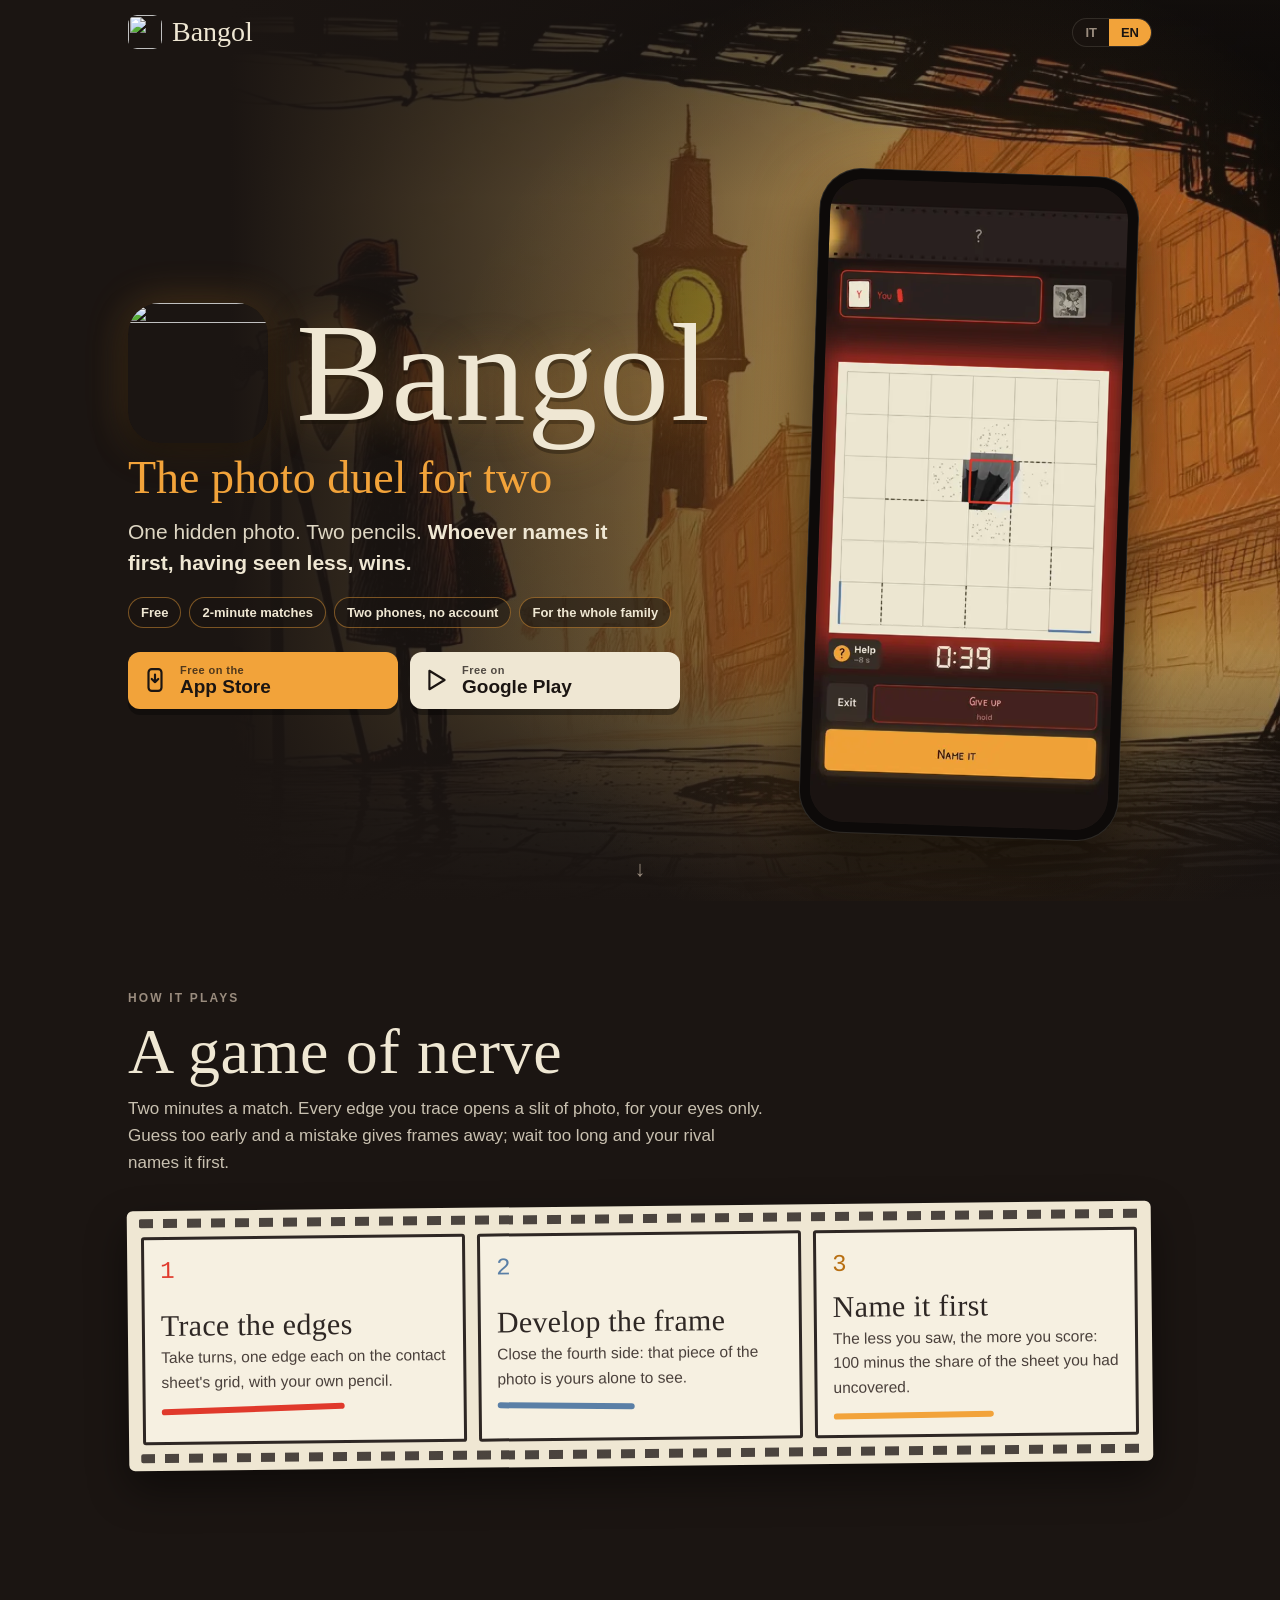
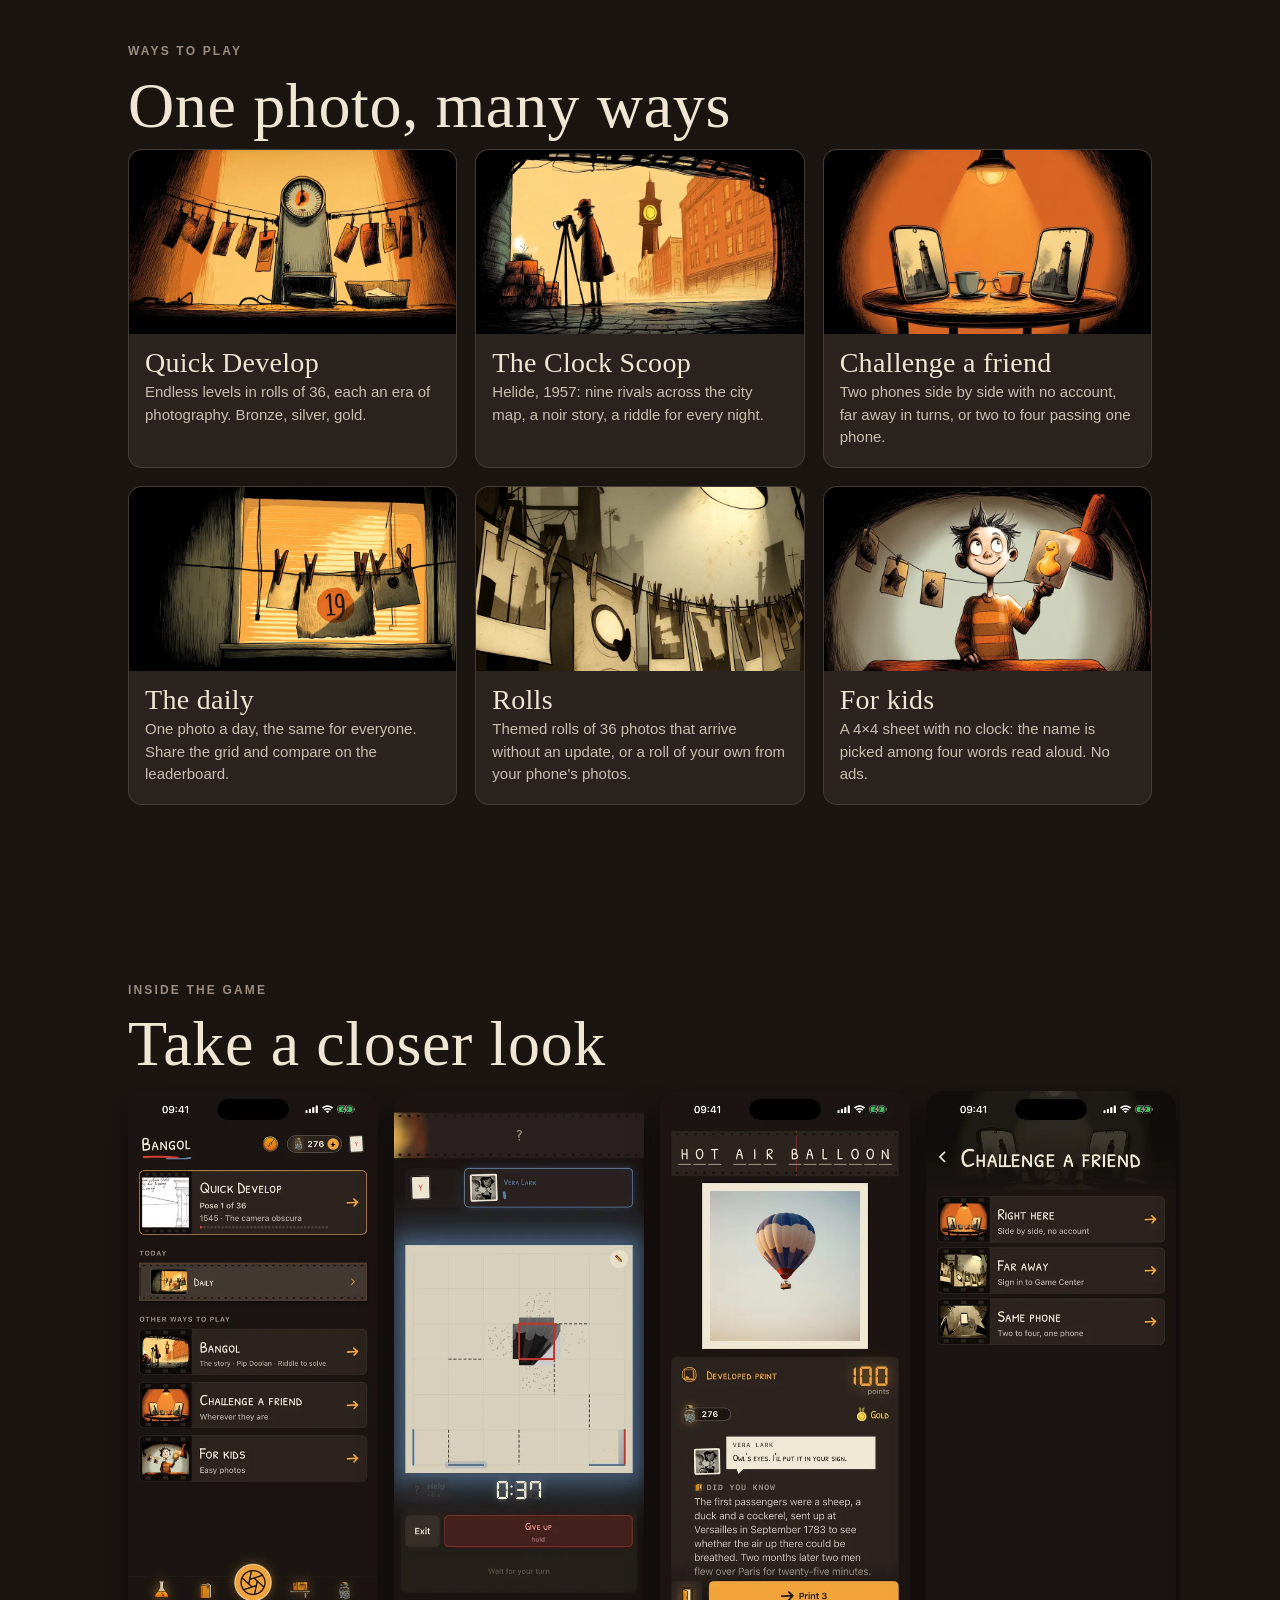
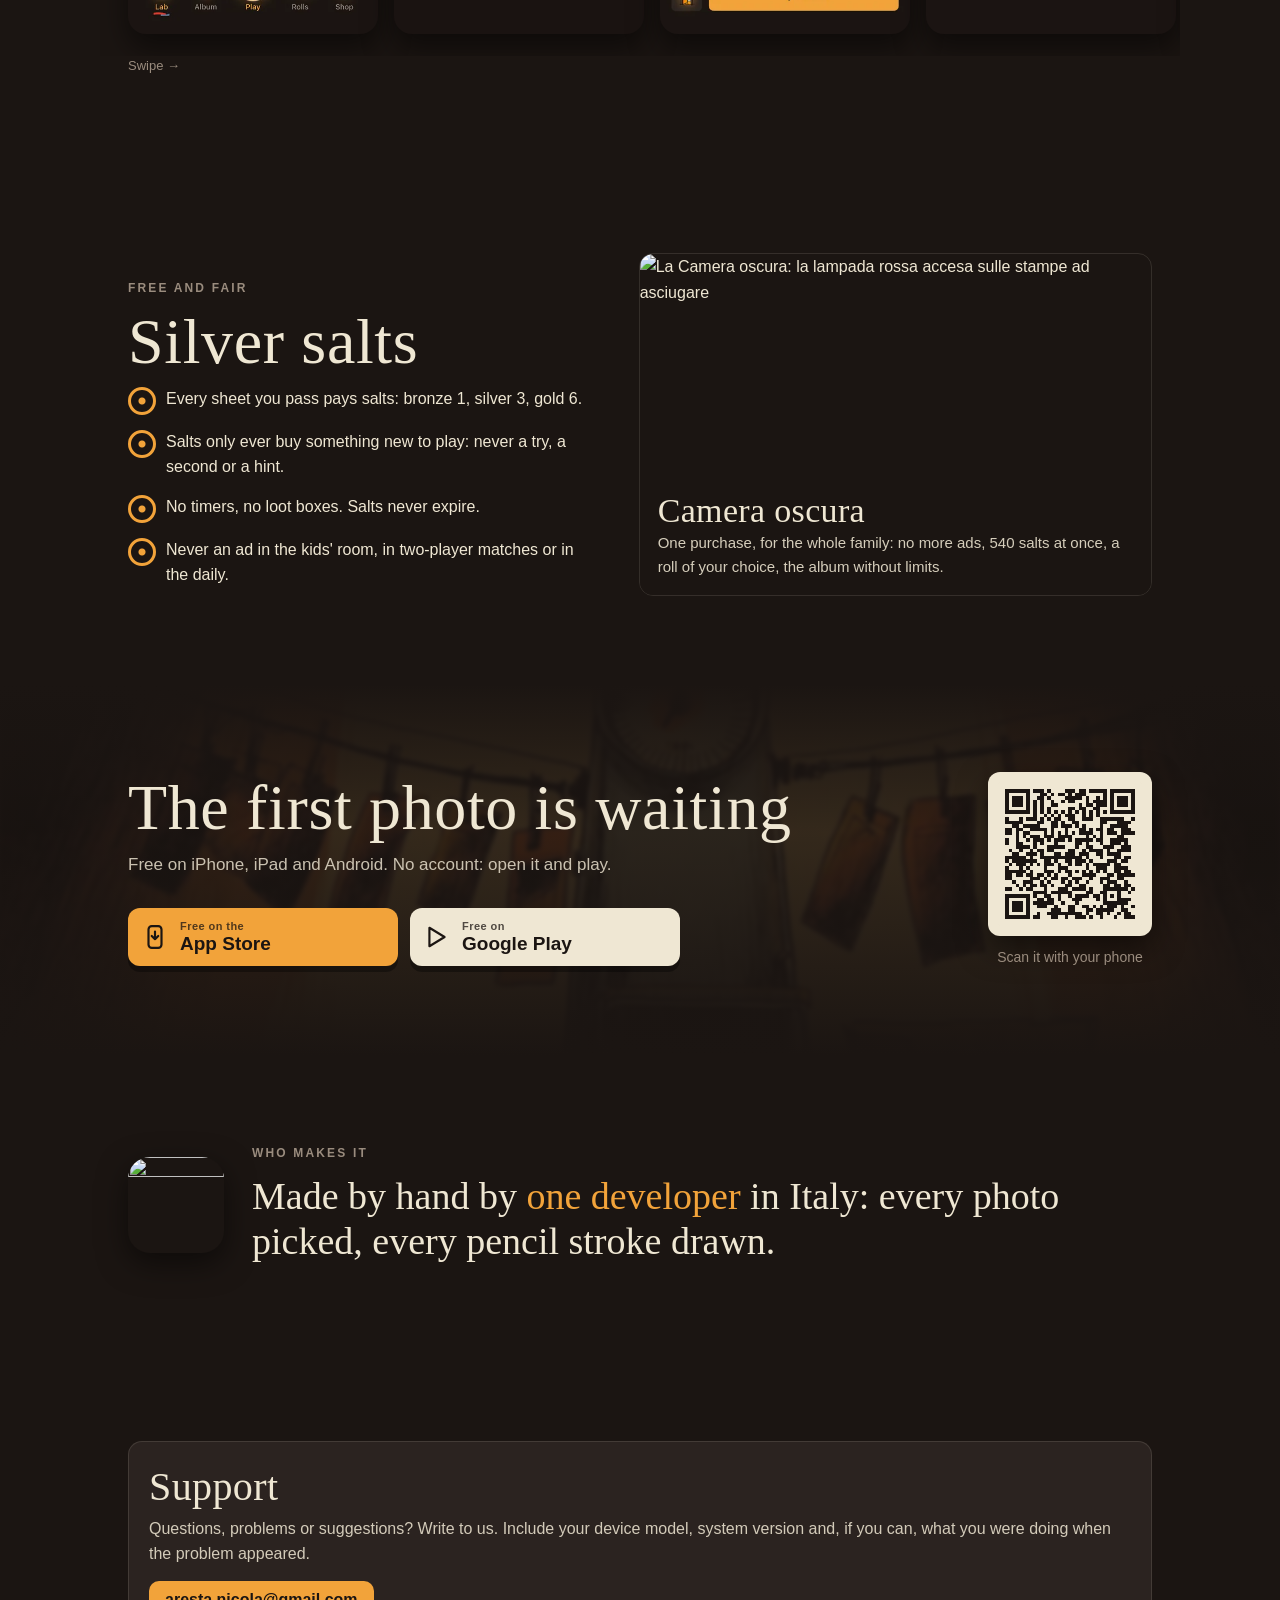
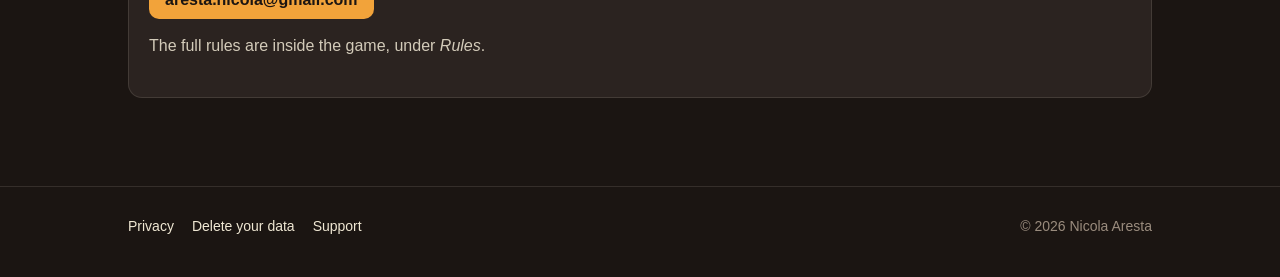
==== index.html @ c190de6a "Landing for ads: the match playing in a phone, Helide's noir, the home as it is now The room is gone" ====
<!doctype html>
<html lang="it">
<head>
<meta charset="utf-8">
<meta name="viewport" content="width=device-width,initial-scale=1,viewport-fit=cover">
<title>Bangol – Il duello foto a due</title>
<meta name="description" content="Bangol: una foto sotto un provino a contatto, due giocatori, una matita a testa. Nominala per primo, vedendone il meno possibile. Gratis per iPhone, iPad e Android.">
<meta name="theme-color" content="#1B1512">
<link rel="canonical" href="https://nixare.github.io/bangol-site/">
<meta property="og:title" content="Bangol – Il duello foto a due">
<meta property="og:description" content="Una foto sotto un provino a contatto: nominala per primo, vedendone il meno possibile.">
<meta property="og:image" content="https://nixare.github.io/bangol-site/img/og.jpg">
<meta property="og:image:width" content="1200">
<meta property="og:image:height" content="630">
<meta property="og:url" content="https://nixare.github.io/bangol-site/">
<meta property="og:type" content="website">
<meta name="twitter:card" content="summary_large_image">
<meta name="apple-itunes-app" content="app-id=6811360804">
<link rel="icon" type="image/png" href="favicon.png">
<link rel="apple-touch-icon" href="apple-touch-icon.png">
<link rel="preload" href="fonts/PatrickHandSC-Regular.woff2" as="font" type="font/woff2" crossorigin>
<link rel="preload" href="img/hero_lab.webp" as="image">
<link rel="stylesheet" href="style.css">
<script>
// Italian first; an English browser, #en or the switch shows the English.
(function () {
  var d = document.documentElement, en = location.hash === "#en";
  try { var s = localStorage.getItem("lang"); if (s) en = s === "en"; else if (!en) en = !/^it\b/i.test(navigator.language || "it"); } catch (e) {}
  if (en) { d.classList.add("en"); d.lang = "en"; }
  // The visitor's own store first (an ad lands on a phone): Android or Apple, a computer sees both and the QR.
  var ua = navigator.userAgent || "";
  if (/android/i.test(ua)) d.classList.add("android");
  else if (/iphone|ipad|ipod/i.test(ua) || (/macintosh/i.test(ua) && "ontouchend" in document)) d.classList.add("apple");
})();
function setLang(l) {
  var d = document.documentElement;
  d.classList.toggle("en", l === "en");
  d.lang = l;
  try { localStorage.setItem("lang", l); } catch (e) {}
  var v = document.getElementById("reel");
  if (v) { var src = "img/reel_" + l + ".mp4"; if (v.getAttribute("src") !== src) { v.poster = "img/reel_" + l + ".webp"; v.src = src; v.play().catch(function () {}); } }
}
</script>
</head>
<body class="i18n">

<header class="top">
  <div class="wrap">
    <a class="brand" href="#"><img src="img/icon.webp" alt="" width="34" height="34">Bangol</a>
    <div class="lang" role="group" aria-label="Lingua / Language">
      <button type="button" data-l="it" onclick="setLang('it')">IT</button>
      <button type="button" data-l="en" onclick="setLang('en')">EN</button>
    </div>
  </div>
</header>

<main>
<section class="hero" aria-labelledby="title">
  <div class="art" role="img" aria-label="Helide, 1957: un fotografo sotto la torre dell'orologio"></div>
  <div class="glow" aria-hidden="true"></div>
  <div class="wrap hero-grid">
    <div class="hero-copy">
      <div class="title-row"><img class="app-icon" src="img/icon-hero.webp" alt="" width="192" height="192"><h1 id="title">Bangol</h1></div>
      <p class="tagline"><span lang="it">Il duello foto a due</span><span lang="en">The photo duel for two</span></p>
      <p class="hook">
        <span lang="it">Una foto nascosta. Due matite. <em>Chi la indovina per primo, vedendone meno, vince.</em></span>
        <span lang="en">One hidden photo. Two pencils. <em>Whoever names it first, having seen less, wins.</em></span>
      </p>
      <ul class="chips" role="list">
        <li><span lang="it">Gratis</span><span lang="en">Free</span></li>
        <li><span lang="it">2 minuti a partita</span><span lang="en">2-minute matches</span></li>
        <li><span lang="it">Due telefoni, senza account</span><span lang="en">Two phones, no account</span></li>
        <li><span lang="it">Per tutta la famiglia</span><span lang="en">For the whole family</span></li>
      </ul>
      <div class="stores" id="get">
        <a class="store store-apple" href="https://apps.apple.com/app/id6811360804?pt=bangol&amp;ct=site&amp;mt=8">
          <svg viewBox="0 0 24 24" aria-hidden="true"><rect x="6" y="2" width="12" height="20" rx="3" fill="none" stroke="currentColor" stroke-width="2"/><path d="M12 7v7m-3-3 3 3 3-3" fill="none" stroke="currentColor" stroke-width="2" stroke-linecap="round" stroke-linejoin="round"/></svg>
          <span><small lang="it">Scarica gratis su</small><small lang="en">Free on the</small><b>App Store</b></span>
        </a>
        <a class="store store-play" href="https://play.google.com/store/apps/details?id=com.nixare.bangol&amp;referrer=utm_source%3Dsite">
          <svg viewBox="0 0 24 24" aria-hidden="true"><path d="M5 3.5v17l14-8.5z" fill="none" stroke="currentColor" stroke-width="2" stroke-linejoin="round"/></svg>
          <span><small lang="it">Scarica gratis su</small><small lang="en">Free on</small><b>Google Play</b></span>
        </a>
      </div>
    </div>
    <div class="phone" aria-label="Una partita di Bangol" role="img">
      <video id="reel" src="img/reel_it.mp4" poster="img/reel_it.webp" autoplay muted loop playsinline preload="metadata" aria-hidden="true"></video>
    </div>
  </div>
  <a class="scroll-cue" href="#come" aria-label="Come si gioca / How it plays"><span aria-hidden="true">↓</span></a>
</section>
<script>
// The English reel for an English page, before it loads.
if (document.documentElement.classList.contains("en")) { var r = document.getElementById("reel"); r.poster = "img/reel_en.webp"; r.src = "img/reel_en.mp4"; }
</script>

<section id="come" aria-labelledby="how">
  <div class="wrap">
    <p class="kicker"><span lang="it">Come si gioca</span><span lang="en">How it plays</span></p>
    <h2 class="section-title" id="how"><span lang="it">Un gioco di nervi</span><span lang="en">A game of nerve</span></h2>
    <p class="section-lede">
      <span lang="it">Due minuti a partita. Ogni lato che tracci apre una fessura di foto, solo per i tuoi occhi. Tenta troppo presto e un errore regala fotogrammi; aspetta troppo e la nomina prima l'altro.</span>
      <span lang="en">Two minutes a match. Every edge you trace opens a slit of photo, for your eyes only. Guess too early and a mistake gives frames away; wait too long and your rival names it first.</span>
    </p>
    <div class="sheet">
      <ol class="frames" role="list" style="list-style:none;margin:0;padding:0">
        <li class="frame"><span class="n" aria-hidden="true">1</span><div>
          <h3><span lang="it">Traccia i lati</span><span lang="en">Trace the edges</span></h3>
          <p><span lang="it">A turno, un lato a testa sulla griglia del provino, con la tua matita.</span><span lang="en">Take turns, one edge each on the contact sheet's grid, with your own pencil.</span></p>
          <span class="mark r" aria-hidden="true"></span></div></li>
        <li class="frame"><span class="n" aria-hidden="true">2</span><div>
          <h3><span lang="it">Sviluppa il fotogramma</span><span lang="en">Develop the frame</span></h3>
          <p><span lang="it">Chiudi il quarto lato: quel pezzo di foto lo vedi solo tu.</span><span lang="en">Close the fourth side: that piece of the photo is yours alone to see.</span></p>
          <span class="mark b" aria-hidden="true"></span></div></li>
        <li class="frame"><span class="n" aria-hidden="true">3</span><div>
          <h3><span lang="it">Nominala per primo</span><span lang="en">Name it first</span></h3>
          <p><span lang="it">Meno hai visto, più fai punti: 100 meno la quota di foglio che avevi scoperto.</span><span lang="en">The less you saw, the more you score: 100 minus the share of the sheet you had uncovered.</span></p>
          <span class="mark a" aria-hidden="true"></span></div></li>
      </ol>
    </div>
  </div>
</section>

<section aria-labelledby="modes">
  <div class="wrap">
    <p class="kicker"><span lang="it">I modi di giocare</span><span lang="en">Ways to play</span></p>
    <h2 class="section-title" id="modes"><span lang="it">Una foto, tanti modi</span><span lang="en">One photo, many ways</span></h2>
    <div class="modes">
      <article class="mode"><img src="img/cover_quick.webp" alt="" width="900" height="504" loading="lazy">
        <div><h3><span lang="it">Sviluppo rapido</span><span lang="en">Quick Develop</span></h3>
        <p><span lang="it">Livelli senza fine in rullini da 36, ognuno un'epoca della fotografia. Bronzo, argento, oro.</span><span lang="en">Endless levels in rolls of 36, each an era of photography. Bronze, silver, gold.</span></p></div></article>
      <article class="mode"><img src="img/cover_lab.webp" alt="" width="900" height="504" loading="lazy">
        <div><h3><span lang="it">Lo scoop dell'Orologio</span><span lang="en">The Clock Scoop</span></h3>
        <p><span lang="it">Helide, 1957: nove rivali sulla mappa della città, una storia noir, un indovinello per ogni notte.</span><span lang="en">Helide, 1957: nine rivals across the city map, a noir story, a riddle for every night.</span></p></div></article>
      <article class="mode"><img src="img/cover_nearby.webp" alt="" width="900" height="504" loading="lazy">
        <div><h3><span lang="it">Sfida un amico</span><span lang="en">Challenge a friend</span></h3>
        <p><span lang="it">Due telefoni fianco a fianco senza account, a distanza a turni, o da due a quattro passandovi il telefono.</span><span lang="en">Two phones side by side with no account, far away in turns, or two to four passing one phone.</span></p></div></article>
      <article class="mode"><img src="img/cover_daily.webp" alt="" width="900" height="504" loading="lazy">
        <div><h3><span lang="it">La giornaliera</span><span lang="en">The daily</span></h3>
        <p><span lang="it">Una foto al giorno, uguale per tutti. Condividi la griglia e confrontati sulla classifica.</span><span lang="en">One photo a day, the same for everyone. Share the grid and compare on the leaderboard.</span></p></div></article>
      <article class="mode"><img src="img/cover_online.webp" alt="" width="900" height="504" loading="lazy">
        <div><h3><span lang="it">Rullini</span><span lang="en">Rolls</span></h3>
        <p><span lang="it">Rullini a tema da 36 foto che arrivano senza aggiornamento, o un rullino tuo con le foto del telefono.</span><span lang="en">Themed rolls of 36 photos that arrive without an update, or a roll of your own from your phone's photos.</span></p></div></article>
      <article class="mode"><img src="img/cover_kids.webp" alt="" width="900" height="504" loading="lazy">
        <div><h3><span lang="it">Per i piccoli</span><span lang="en">For kids</span></h3>
        <p><span lang="it">Un foglio 4×4 senza orologio: il nome si sceglie fra quattro parole lette ad alta voce. Niente pubblicità.</span><span lang="en">A 4×4 sheet with no clock: the name is picked among four words read aloud. No ads.</span></p></div></article>
    </div>
  </div>
</section>

<section aria-labelledby="look">
  <div class="wrap">
    <p class="kicker"><span lang="it">Dentro il gioco</span><span lang="en">Inside the game</span></p>
    <h2 class="section-title" id="look"><span lang="it">Guarda da vicino</span><span lang="en">Take a closer look</span></h2>
    <div class="strip" lang="it" tabindex="0" aria-label="Schermate">
      <figure><img src="img/shot_it_1.webp" alt="La home: Sviluppo rapido, la giornaliera, gli altri modi di giocare" width="460" height="1000" loading="lazy"></figure>
      <figure><img src="img/shot_it_2.webp" alt="Una partita: il provino, i lati tracciati, l'orologio" width="460" height="1000" loading="lazy"></figure>
      <figure><img src="img/shot_it_3.webp" alt="Il risultato: la foto svelata, il punteggio, la medaglia" width="460" height="1000" loading="lazy"></figure>
      <figure><img src="img/shot_it_4.webp" alt="Sfida un amico: qui accanto, a distanza, stesso telefono" width="460" height="1000" loading="lazy"></figure>
      <figure><img src="img/shot_it_5.webp" alt="Sviluppo rapido: il rullino da 36 pose" width="460" height="1000" loading="lazy"></figure>
      <figure><img src="img/shot_it_6.webp" alt="La storia: la mappa di Helide" width="460" height="1000" loading="lazy"></figure>
      <figure><img src="img/shot_it_7.webp" alt="Per i piccoli: scatole di foto da sviluppare" width="460" height="1000" loading="lazy"></figure>
      <figure><img src="img/shot_it_8.webp" alt="Rullini: crea il tuo rullino o scegli un tema" width="460" height="1000" loading="lazy"></figure>
      <figure><img src="img/shot_it_9.webp" alt="L'album: le stampe sviluppate" width="460" height="1000" loading="lazy"></figure>
    </div>
    <div class="strip" lang="en" tabindex="0" aria-label="Screenshots">
      <figure><img src="img/shot_en_1.webp" alt="The home: Quick Develop, the daily, the other ways to play" width="460" height="1000" loading="lazy"></figure>
      <figure><img src="img/shot_en_2.webp" alt="A match: the contact sheet, traced edges, the clock" width="460" height="1000" loading="lazy"></figure>
      <figure><img src="img/shot_en_3.webp" alt="The result: the photo revealed, the score, the medal" width="460" height="1000" loading="lazy"></figure>
      <figure><img src="img/shot_en_4.webp" alt="Challenge a friend: right here, far away, same phone" width="460" height="1000" loading="lazy"></figure>
      <figure><img src="img/shot_en_5.webp" alt="Quick Develop: the roll of 36 frames" width="460" height="1000" loading="lazy"></figure>
      <figure><img src="img/shot_en_6.webp" alt="The story: the map of Helide" width="460" height="1000" loading="lazy"></figure>
      <figure><img src="img/shot_en_7.webp" alt="For kids: boxes of photos to develop" width="460" height="1000" loading="lazy"></figure>
      <figure><img src="img/shot_en_8.webp" alt="Rolls: make your own roll or pick a theme" width="460" height="1000" loading="lazy"></figure>
      <figure><img src="img/shot_en_9.webp" alt="The album: your developed prints" width="460" height="1000" loading="lazy"></figure>
    </div>
    <p class="strip-hint" aria-hidden="true"><span lang="it">Scorri →</span><span lang="en">Swipe →</span></p>
  </div>
</section>

<section aria-labelledby="fair">
  <div class="wrap fair">
    <div>
      <img class="jar" src="img/salt.webp" alt="" width="80" loading="lazy">
      <p class="kicker"><span lang="it">Gratis e onesto</span><span lang="en">Free and fair</span></p>
      <h2 class="section-title" id="fair"><span lang="it">Sali d'argento</span><span lang="en">Silver salts</span></h2>
      <ul>
        <li><span><span lang="it">Ogni foglio passato paga in sali: bronzo 1, argento 3, oro 6.</span><span lang="en">Every sheet you pass pays salts: bronze 1, silver 3, gold 6.</span></span></li>
        <li><span><span lang="it">I sali comprano solo qualcosa di nuovo da giocare: mai un tentativo, un secondo o un aiuto.</span><span lang="en">Salts only ever buy something new to play: never a try, a second or a hint.</span></span></li>
        <li><span><span lang="it">Niente timer, niente loot box. I sali non scadono mai.</span><span lang="en">No timers, no loot boxes. Salts never expire.</span></span></li>
        <li><span><span lang="it">Mai pubblicità nella stanza dei piccoli, nelle partite a due e nella giornaliera.</span><span lang="en">Never an ad in the kids' room, in two-player matches or in the daily.</span></span></li>
      </ul>
    </div>
    <figure class="door">
      <img src="img/darkroom.webp" alt="La Camera oscura: la lampada rossa accesa sulle stampe ad asciugare" width="1200" height="800" loading="lazy">
      <figcaption>
        <h3>Camera oscura</h3>
        <p><span lang="it">Un acquisto solo, per tutta la famiglia: niente più pubblicità, 540 sali subito, un rullino a scelta, l'album senza limiti.</span><span lang="en">One purchase, for the whole family: no more ads, 540 salts at once, a roll of your choice, the album without limits.</span></p>
      </figcaption>
    </figure>
  </div>
</section>

<section class="final" aria-labelledby="final">
  <div class="final-art" aria-hidden="true"></div>
  <div class="wrap final-grid">
    <div>
      <h2 class="section-title" id="final"><span lang="it">La prima foto ti aspetta</span><span lang="en">The first photo is waiting</span></h2>
      <p class="section-lede"><span lang="it">Gratis su iPhone, iPad e Android. Nessun account: apri e gioca.</span><span lang="en">Free on iPhone, iPad and Android. No account: open it and play.</span></p>
      <div class="stores">
        <a class="store store-apple" href="https://apps.apple.com/app/id6811360804?pt=bangol&amp;ct=site&amp;mt=8">
          <svg viewBox="0 0 24 24" aria-hidden="true"><rect x="6" y="2" width="12" height="20" rx="3" fill="none" stroke="currentColor" stroke-width="2"/><path d="M12 7v7m-3-3 3 3 3-3" fill="none" stroke="currentColor" stroke-width="2" stroke-linecap="round" stroke-linejoin="round"/></svg>
          <span><small lang="it">Scarica gratis su</small><small lang="en">Free on the</small><b>App Store</b></span>
        </a>
        <a class="store store-play" href="https://play.google.com/store/apps/details?id=com.nixare.bangol&amp;referrer=utm_source%3Dsite">
          <svg viewBox="0 0 24 24" aria-hidden="true"><path d="M5 3.5v17l14-8.5z" fill="none" stroke="currentColor" stroke-width="2" stroke-linejoin="round"/></svg>
          <span><small lang="it">Scarica gratis su</small><small lang="en">Free on</small><b>Google Play</b></span>
        </a>
      </div>
    </div>
    <figure class="qr">
      <img src="img/qr.svg" alt="Codice QR per scaricare Bangol" width="164" height="164" loading="lazy">
      <figcaption><span lang="it">Inquadralo col telefono</span><span lang="en">Scan it with your phone</span></figcaption>
    </figure>
  </div>
</section>

<section aria-labelledby="maker">
  <div class="wrap maker">
    <img src="img/icon.webp" alt="" width="96" height="96" loading="lazy">
    <div>
      <p class="kicker" id="maker"><span lang="it">Chi lo fa</span><span lang="en">Who makes it</span></p>
      <blockquote>
        <span lang="it">Fatto a mano da <span class="hl">uno sviluppatore solo</span>, in Italia: ogni foto scelta, ogni tratto a matita.</span>
        <span lang="en">Made by hand by <span class="hl">one developer</span> in Italy: every photo picked, every pencil stroke drawn.</span>
      </blockquote>
    </div>
  </div>
</section>

<section id="supporto" aria-labelledby="support">
  <div class="wrap">
    <div class="card">
      <h2 id="support"><span lang="it">Supporto</span><span lang="en">Support</span></h2>
      <p><span lang="it">Domande, problemi o suggerimenti? Scrivici. Indica il modello del dispositivo, la versione del sistema e, se puoi, cosa stavi facendo quando è comparso il problema.</span><span lang="en">Questions, problems or suggestions? Write to us. Include your device model, system version and, if you can, what you were doing when the problem appeared.</span></p>
      <p><a class="mail" href="mailto:aresta.nicola@gmail.com?subject=Bangol">aresta.nicola@gmail.com</a></p>
      <p><span lang="it">Le regole complete sono nel gioco, dal menu <em>Regole</em>.</span><span lang="en">The full rules are inside the game, under <em>Rules</em>.</span></p>
    </div>
  </div>
</section>
</main>

<!-- On a phone, once the hero's buttons are past: one bar with the phone's own store. -->
<div class="dock" id="dock" aria-hidden="true">
  <img src="img/icon.webp" alt="" width="40" height="40">
  <div><b>Bangol</b><small><span lang="it">Il duello foto a due · Gratis</span><span lang="en">The photo duel for two · Free</span></small></div>
  <a class="dock-get store-apple" href="https://apps.apple.com/app/id6811360804?pt=bangol&amp;ct=site_dock&amp;mt=8" tabindex="-1"><span lang="it">Scarica</span><span lang="en">Get it</span></a>
  <a class="dock-get store-play" href="https://play.google.com/store/apps/details?id=com.nixare.bangol&amp;referrer=utm_source%3Dsite_dock" tabindex="-1"><span lang="it">Scarica</span><span lang="en">Get it</span></a>
</div>
<script>
(function () {
  var dock = document.getElementById("dock"), get = document.getElementById("get");
  if (!("IntersectionObserver" in window) || !dock || !get) return;
  new IntersectionObserver(function (e) {
    var on = !e[0].isIntersecting && e[0].boundingClientRect.top < 0;
    dock.classList.toggle("on", on);
    dock.setAttribute("aria-hidden", on ? "false" : "true");
    dock.querySelectorAll("a").forEach(function (a) { a.tabIndex = on ? 0 : -1; });
  }).observe(get);
  var v = document.getElementById("reel");
  if (v && window.matchMedia && matchMedia("(prefers-reduced-motion: reduce)").matches) { v.removeAttribute("autoplay"); v.pause(); }
})();
</script>

<footer>
  <div class="wrap">
    <nav aria-label="Pagine / Pages">
      <a href="privacy.html">Privacy</a>
      <a href="delete-data.html"><span lang="it">Cancellare i dati</span><span lang="en">Delete your data</span></a>
      <a href="#supporto"><span lang="it">Supporto</span><span lang="en">Support</span></a>
    </nav>
    <span>© 2026 Nicola Aresta</span>
  </div>
</footer>
</body>
</html>
---- style.css ----
/* Bangol — the site dressed as the game: the darkroom's black, the photo paper, the one amber
   safelight, the grease pencils. Fonts are the app's own (SIL OFL, see fonts/OFL.txt). */
@font-face{font-family:"Patrick Hand SC";src:url(fonts/PatrickHandSC-Regular.woff2) format("woff2");font-display:swap}
@font-face{font-family:"DSEG7";src:url(fonts/DSEG7Classic-Bold.woff2) format("woff2");font-display:swap}

:root{
  --darkroom:#1B1512; --tray:#2B2320; --tray-2:#352B27; --sheet:#EFE7D3; --exposed:#2E2724;
  --safelight:#F2A33A; --muted:#9A8C7E; --red:#E0392B; --blue:#5A7FA6; --silver:#C0C7CE;
  --line:rgba(239,231,211,.12); --gutter:16px; --radius:14px;
  --marker:"Patrick Hand SC","Marker Felt","Comic Sans MS",cursive;
  --sans:-apple-system,BlinkMacSystemFont,"Segoe UI",Roboto,"Helvetica Neue",Arial,sans-serif;
  color-scheme:dark;
}
*{box-sizing:border-box}
html{-webkit-text-size-adjust:100%;scroll-behavior:smooth}
body{margin:0;background:var(--darkroom);color:var(--sheet);font:16px/1.6 var(--sans);overflow-x:hidden}
img{max-width:100%;height:auto;display:block}
a{color:var(--safelight)}
h1,h2,h3{font-family:var(--marker);font-weight:400;line-height:1.05;letter-spacing:.01em;margin:0}
.wrap{max-width:1080px;margin:0 auto;padding:0 var(--gutter)}
.kicker{font-size:12px;font-weight:700;letter-spacing:.18em;text-transform:uppercase;color:var(--muted);margin:0 0 10px}

/* Language: Italian first; the switch (or an English browser) shows the English. */
html:not(.en) .i18n [lang=en]{display:none}
html.en .i18n [lang=it]{display:none}

/* Top bar */
.top{position:absolute;inset:0 0 auto 0;z-index:5}
.top .wrap,.page-top .wrap{display:flex;align-items:center;justify-content:space-between;height:64px;gap:12px}
.brand{display:flex;align-items:center;gap:10px;color:var(--sheet);text-decoration:none;font:28px var(--marker)}
.brand img{width:34px;height:34px;border-radius:9px}
.lang{display:inline-flex;border:1px solid var(--line);border-radius:999px;overflow:hidden;background:rgba(27,21,18,.6)}
.lang button{all:unset;cursor:pointer;padding:6px 12px;font:600 13px var(--sans);color:var(--muted)}
html:not(.en) .lang [data-l=it],html.en .lang [data-l=en]{background:var(--safelight);color:var(--darkroom)}
.lang button:focus-visible{outline:2px solid var(--safelight);outline-offset:-2px}

/* Hero: Helide by night, the match playing in a phone */
.hero{position:relative;min-height:100svh;display:flex;align-items:center;overflow:hidden;isolation:isolate;padding-bottom:40px}
.hero .art{position:absolute;inset:0;z-index:-2;background:url(img/hero_lab.webp) 62% 30%/cover no-repeat;filter:saturate(1.05)}
.hero::before{content:"";position:absolute;inset:0;z-index:-1;
  background:linear-gradient(180deg,rgba(27,21,18,.75) 0%,rgba(27,21,18,.55) 30%,rgba(27,21,18,.88) 62%,var(--darkroom) 100%)}
.glow{position:absolute;z-index:-1;width:80vmax;height:80vmax;left:50%;top:70%;transform:translate(-50%,-50%);
  background:radial-gradient(closest-side,rgba(242,163,58,.22),rgba(242,163,58,0));pointer-events:none;animation:breathe 6s ease-in-out infinite}
@keyframes breathe{50%{opacity:.55}}
.hero .wrap{padding-top:84px;padding-bottom:24px;width:100%}
.hero-grid{display:grid;gap:34px;align-items:center}
.hero h1{font-size:clamp(88px,26vw,176px);color:var(--sheet);text-shadow:0 0 40px rgba(242,163,58,.35),0 4px 0 rgba(0,0,0,.35)}
.tagline{font:clamp(30px,8vw,46px)/1.1 var(--marker);color:var(--safelight);margin:6px 0 12px}
.hook{max-width:32rem;font-size:clamp(18px,4.6vw,21px);line-height:1.5;color:rgba(239,231,211,.92);margin:0 0 18px}
.hook em{font-style:normal;color:var(--sheet);font-weight:700}
.chips{list-style:none;display:flex;flex-wrap:wrap;gap:8px;margin:0 0 24px;padding:0}
.chips li{font:600 13px/1 var(--sans);padding:8px 12px;border-radius:999px;border:1px solid rgba(242,163,58,.45);background:rgba(27,21,18,.55);color:var(--sheet)}
.stores{display:flex;flex-wrap:wrap;gap:12px}
.store{display:inline-flex;align-items:center;gap:12px;flex:1 1 200px;max-width:270px;padding:12px 18px 12px 14px;border-radius:12px;text-decoration:none;
  background:var(--sheet);color:var(--darkroom);box-shadow:0 6px 0 rgba(0,0,0,.35);transition:transform .15s ease,box-shadow .15s ease}
.store:hover{transform:translateY(-2px);box-shadow:0 8px 0 rgba(0,0,0,.35)}
.store:active{transform:translateY(2px);box-shadow:0 3px 0 rgba(0,0,0,.35)}
/* The visitor's own store first and amber; a computer: the App Store amber, both shown. */
.store-apple{background:var(--safelight)}
html.android .store-play{order:-1;background:var(--safelight)}
html.android .store-apple{background:var(--sheet)}
.store svg{width:26px;height:26px;flex:none}
.store small{display:block;font:600 11px/1.1 var(--sans);letter-spacing:.04em;opacity:.75}
.store b{display:block;font:700 19px/1.15 var(--sans)}
.store:focus-visible{outline:3px solid var(--sheet);outline-offset:3px}
.phone{justify-self:center;width:min(64vw,270px);aspect-ratio:886/1840;border-radius:42px;padding:10px;background:#0d0a09;
  border:1px solid rgba(239,231,211,.14);box-shadow:0 30px 60px rgba(0,0,0,.6),0 0 80px rgba(242,163,58,.18);transform:rotate(2deg)}
.phone video{width:100%;height:100%;object-fit:cover;object-position:top;border-radius:33px;display:block;background:var(--darkroom)}
.scroll-cue{position:absolute;left:50%;bottom:14px;transform:translateX(-50%);color:var(--muted);text-decoration:none;font-size:22px;animation:cue 2.4s ease-in-out infinite}
@keyframes cue{50%{transform:translate(-50%,6px)}}

/* Sections */
section{padding:64px 0}
.section-title{font-size:clamp(42px,10vw,64px);margin-bottom:10px}
.section-lede{max-width:40rem;color:rgba(239,231,211,.82);margin:0 0 30px;font-size:17px}

/* How it plays: three frames of a contact sheet */
.sheet{background:var(--sheet);color:var(--exposed);border-radius:6px;padding:26px 14px 26px;position:relative;
  box-shadow:0 18px 40px rgba(0,0,0,.45);transform:rotate(-.6deg)}
.sheet::before,.sheet::after{content:"";position:absolute;left:12px;right:12px;height:9px;
  background:repeating-linear-gradient(90deg,var(--exposed) 0 14px,transparent 14px 24px);opacity:.85;border-radius:2px}
.sheet::before{top:8px}.sheet::after{bottom:8px}
.frames{display:grid;gap:12px;grid-template-columns:1fr}
.frame{border:3px solid var(--exposed);border-radius:3px;padding:16px;background:#F6F0E1;display:grid;grid-template-columns:auto 1fr;gap:14px;align-items:start}
.frame .n{font:24px/1 "DSEG7",monospace;color:var(--red);padding-top:4px}
.frame h3{font-size:30px;color:var(--exposed);margin-bottom:4px}
.frame p{margin:0;font-size:15.5px;color:#4a403b}
.frame:nth-child(2) .n{color:var(--blue)}
.frame:nth-child(3) .n{color:#b86f12}
.mark{display:block;height:6px;border-radius:6px;margin-top:12px}
.mark.r{width:64%;background:var(--red);transform:rotate(-1.5deg)}.mark.b{width:48%;background:var(--blue);transform:rotate(1deg)}.mark.a{width:56%;background:var(--safelight);transform:rotate(-.5deg)}

/* Screens strip */
.strip{display:flex;gap:16px;overflow-x:auto;scroll-snap-type:x mandatory;padding:4px var(--gutter) 22px;margin:0 calc(-1 * var(--gutter));
  scrollbar-width:thin;scrollbar-color:var(--tray-2) transparent;-webkit-overflow-scrolling:touch}
.strip figure{margin:0;flex:0 0 auto;width:min(62vw,250px);scroll-snap-align:center}
.strip img{width:100%;height:auto;aspect-ratio:1320/2868;border-radius:18px;background:var(--tray);box-shadow:0 14px 30px rgba(0,0,0,.5)}
.strip:focus-visible{outline:2px solid var(--safelight);outline-offset:4px}
.strip-hint{font-size:13px;color:var(--muted);margin:0}

/* Modes: the home's covers, Helide's noir */
.modes{display:grid;grid-template-columns:1fr;gap:14px}
.mode{background:var(--tray);border:1px solid var(--line);border-radius:var(--radius);overflow:hidden;display:flex;flex-direction:column;
  transition:transform .2s ease,border-color .2s ease}
.mode:hover{transform:translateY(-3px);border-color:rgba(242,163,58,.45)}
.mode img{width:100%;aspect-ratio:16/9;object-fit:cover}
.mode > div{padding:14px 16px 18px}
.mode h3{font-size:28px;color:var(--sheet);margin-bottom:4px}
.mode p{margin:0;font-size:15px;color:rgba(239,231,211,.8);line-height:1.5}

/* Fair */
.fair{display:grid;gap:26px;align-items:center}
.fair ul{list-style:none;margin:0;padding:0;display:grid;gap:14px}
.fair li{display:grid;grid-template-columns:26px 1fr;gap:12px;align-items:start;font-size:16px}
.fair li::before{content:"";width:22px;height:22px;margin-top:1px;border-radius:50%;border:3px solid var(--safelight);
  background:radial-gradient(circle,var(--safelight) 0 3px,transparent 4px)}
.jar{width:80px;margin:0 0 18px;filter:drop-shadow(0 0 24px rgba(242,163,58,.35))}
.door{border-radius:var(--radius);overflow:hidden;position:relative;border:1px solid var(--line);margin:0}
.door img{width:100%;aspect-ratio:3/2;object-fit:cover}
.door figcaption{position:absolute;left:0;right:0;bottom:0;padding:48px 18px 16px;background:linear-gradient(transparent,rgba(27,21,18,.95))}
.door h3{font-size:34px}
.door p{margin:2px 0 0;color:rgba(239,231,211,.88);font-size:15px}

/* The last call: the buttons again, the QR for a computer */
.final{position:relative;overflow:hidden;isolation:isolate;text-align:left}
.final-art{position:absolute;inset:0;z-index:-1;background:url(img/cover_quick.webp) center/cover no-repeat;opacity:.28;filter:blur(2px)}
.final::after{content:"";position:absolute;inset:0;z-index:-1;background:linear-gradient(180deg,var(--darkroom),rgba(27,21,18,.6) 40%,var(--darkroom))}
.final-grid{display:grid;gap:28px;align-items:center}
.qr{margin:0;display:none;flex-direction:column;align-items:center;gap:10px;color:var(--muted);font-size:14px}
.qr img{width:164px;height:164px;border-radius:12px;padding:10px;background:var(--sheet);box-shadow:0 12px 30px rgba(0,0,0,.5)}
html:not(.android):not(.apple) .qr{display:flex}

/* The dock: a phone's bar with its own store, once the hero is past */
.dock{position:fixed;left:10px;right:10px;bottom:calc(10px + env(safe-area-inset-bottom));z-index:20;display:none;align-items:center;gap:12px;
  padding:10px 10px 10px 12px;border-radius:16px;background:rgba(43,35,32,.94);border:1px solid rgba(242,163,58,.35);
  box-shadow:0 12px 30px rgba(0,0,0,.55);backdrop-filter:blur(8px);-webkit-backdrop-filter:blur(8px);
  transform:translateY(140%);transition:transform .25s ease}
.dock img{width:40px;height:40px;border-radius:10px}
.dock div{flex:1;min-width:0}
.dock b{display:block;font:22px/1 var(--marker)}
.dock small{display:block;font-size:12.5px;color:var(--muted);white-space:nowrap;overflow:hidden;text-overflow:ellipsis}
.dock-get{display:none;font:700 15px var(--sans);color:var(--darkroom);background:var(--safelight);padding:10px 18px;border-radius:10px;text-decoration:none}
html.apple .dock,html.android .dock{display:flex}
html.apple .dock .store-apple,html.android .dock .store-play{display:inline-block}
.dock.on{transform:none}
html.apple body,html.android body{padding-bottom:84px}

/* Maker and support */
.maker{display:grid;gap:18px;align-items:center}
.maker img{width:96px;border-radius:22px;box-shadow:0 10px 30px rgba(0,0,0,.5)}
.maker blockquote{margin:0;font:clamp(28px,6.5vw,38px)/1.2 var(--marker);color:var(--sheet)}
.maker blockquote .hl{color:var(--safelight)}
.card{background:var(--tray);border:1px solid var(--line);border-radius:var(--radius);padding:24px 20px}
.card h2{font-size:40px;margin-bottom:8px}
.card p{margin:0 0 14px;color:rgba(239,231,211,.86)}
.mail{display:inline-block;font:700 16px var(--sans);color:var(--darkroom);background:var(--safelight);padding:10px 16px;border-radius:10px;text-decoration:none;overflow-wrap:anywhere}
.mail:focus-visible{outline:3px solid var(--sheet);outline-offset:3px}

/* Footer */
footer{border-top:1px solid var(--line);padding:28px 0 40px;color:var(--muted);font-size:14px}
footer .wrap{display:flex;flex-wrap:wrap;gap:14px 22px;align-items:center;justify-content:space-between}
footer nav{display:flex;flex-wrap:wrap;gap:8px 18px}
footer a{color:var(--sheet);text-decoration:none}
footer a:hover{color:var(--safelight)}

/* Text pages: privacy, deletion, the store link */
.page-top{border-bottom:1px solid var(--line);background:linear-gradient(180deg,rgba(242,163,58,.10),transparent)}
.page-top nav{display:flex;gap:16px;font-size:14px}
.page-top nav a{color:var(--sheet);text-decoration:none}
.page-top nav a:hover,.page-top nav a[aria-current]{color:var(--safelight)}
.doc{max-width:46rem;margin:28px auto 56px;padding:0 var(--gutter)}
.paper{background:var(--sheet);color:#2b2622;border-radius:8px;padding:26px 20px 14px;box-shadow:0 18px 40px rgba(0,0,0,.45)}
.paper + .paper{margin-top:24px}
.paper h1{font-size:clamp(38px,9vw,52px);color:var(--exposed);margin:0 0 6px}
.paper h2{font-size:30px;color:var(--exposed);margin:26px 0 6px;padding-top:14px;border-top:1px dashed rgba(46,39,36,.25)}
.paper p,.paper li{font-size:16px;line-height:1.65}
.paper a{color:#9a4f0c}
.paper small{color:#6b625a}
.paper .stores{margin:18px 0 10px}

@media (min-width:720px){
  :root{--gutter:28px}
  section{padding:88px 0}
  .frames{grid-template-columns:repeat(3,1fr)}
  .frame{grid-template-columns:1fr}
  .modes{grid-template-columns:repeat(2,minmax(0,1fr));gap:18px}
  .fair{grid-template-columns:1fr 1.1fr;gap:44px}
  .maker{grid-template-columns:auto 1fr;gap:28px}
  .hero-grid{grid-template-columns:1.25fr .75fr;gap:48px}
  .hero .art{background-position:center 30%}
  .hero::before{background:linear-gradient(90deg,var(--darkroom) 18%,rgba(27,21,18,.72) 48%,rgba(27,21,18,.35) 75%),
    linear-gradient(180deg,rgba(27,21,18,.45) 0%,transparent 22%,transparent 72%,var(--darkroom) 100%)}
  .glow{left:74%;top:52%}
  .phone{width:min(30vw,320px)}
  .final-grid{grid-template-columns:1fr auto;gap:48px}
  .paper{padding:40px 44px 24px}
}
@media (prefers-reduced-motion:reduce){
  html{scroll-behavior:auto}
  .glow,.scroll-cue{animation:none}
  .store,.mode,.dock{transition:none}
}

/* The app's icon at the left of the title, as on the store (10/2026). */
.title-row{display:flex;align-items:center;gap:clamp(14px,3vw,28px)}
.app-icon{width:clamp(64px,20vw,168px);height:auto;aspect-ratio:1;border-radius:22.5%;box-shadow:0 10px 30px rgba(0,0,0,.55),0 0 40px rgba(242,163,58,.28);flex:none}
.title-row h1{font-size:clamp(60px,22vw,176px);min-width:0}
.store.amber{background:var(--safelight)}
@media (min-width:720px){
  .title-row h1{font-size:clamp(60px,11vw,148px)}
  .app-icon{width:clamp(64px,11vw,140px)}
}
@media (min-width:1000px){
  .modes{grid-template-columns:repeat(3,minmax(0,1fr))}
}
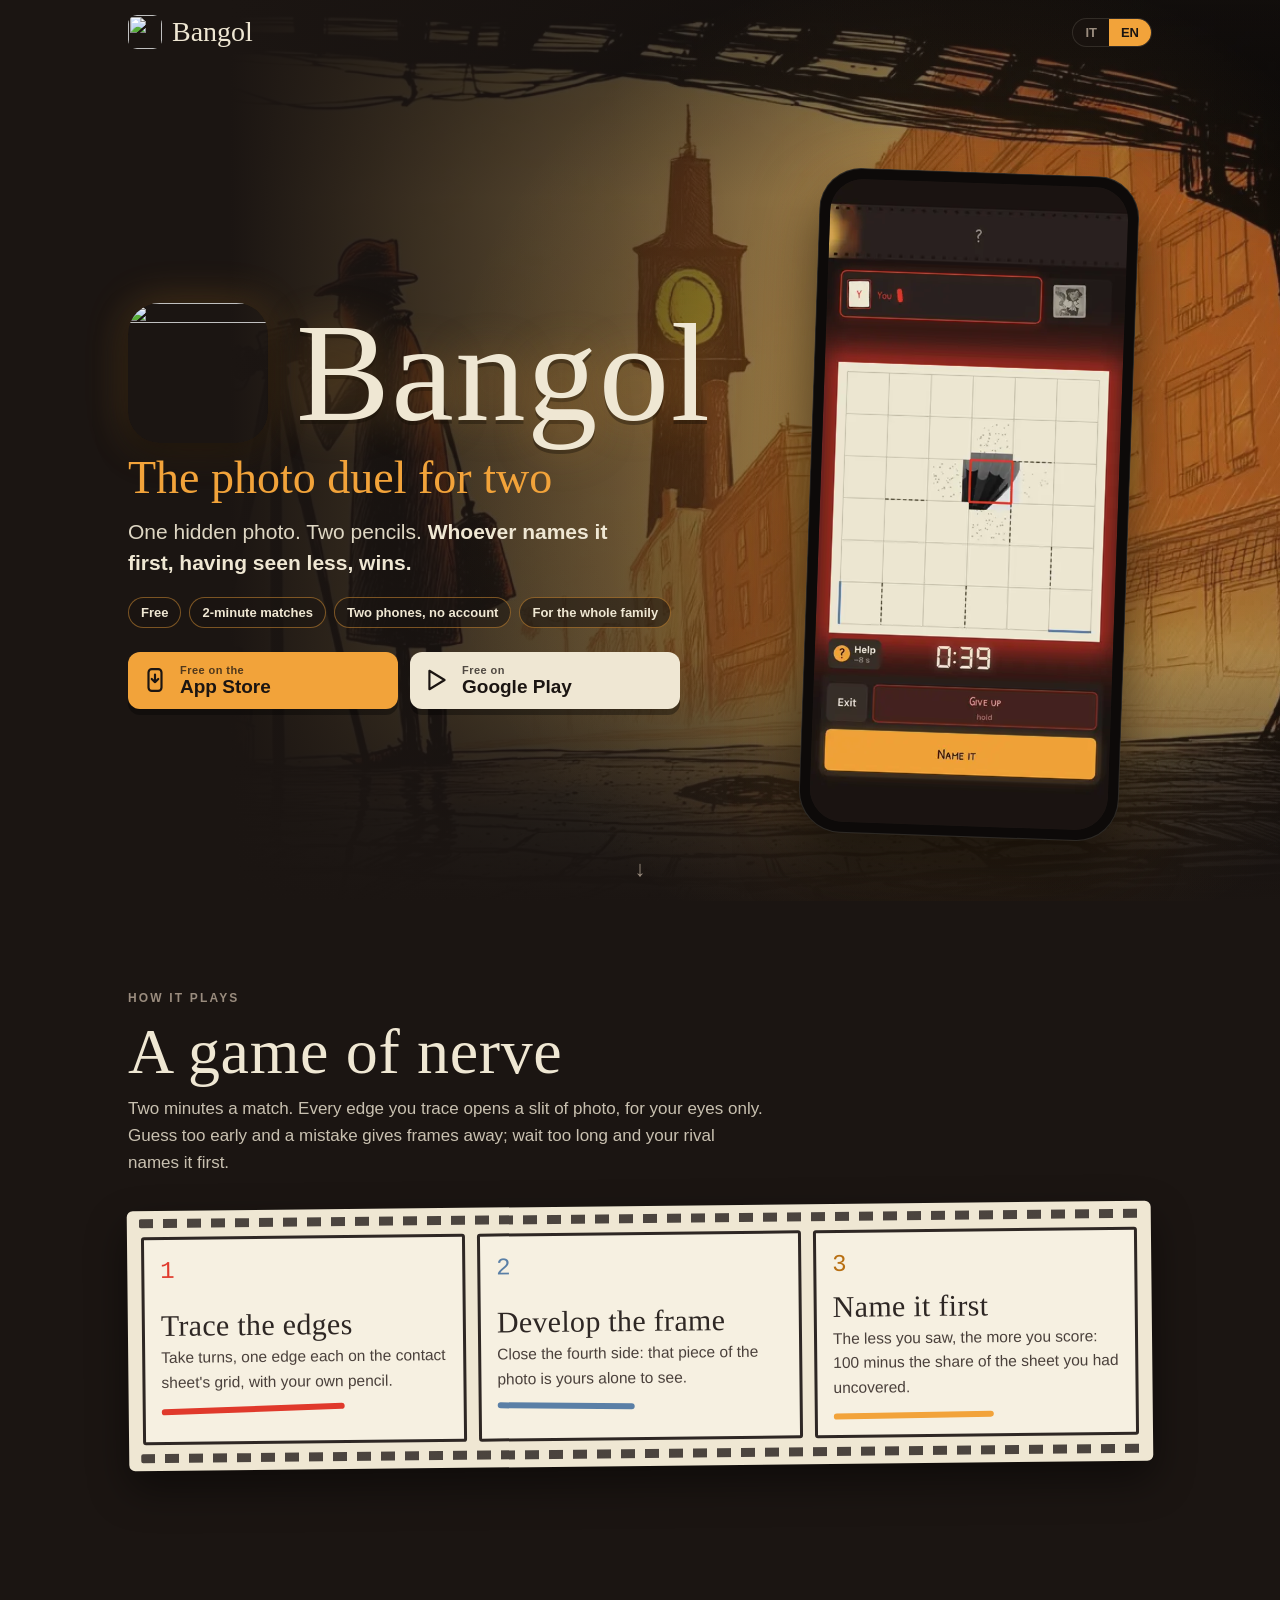
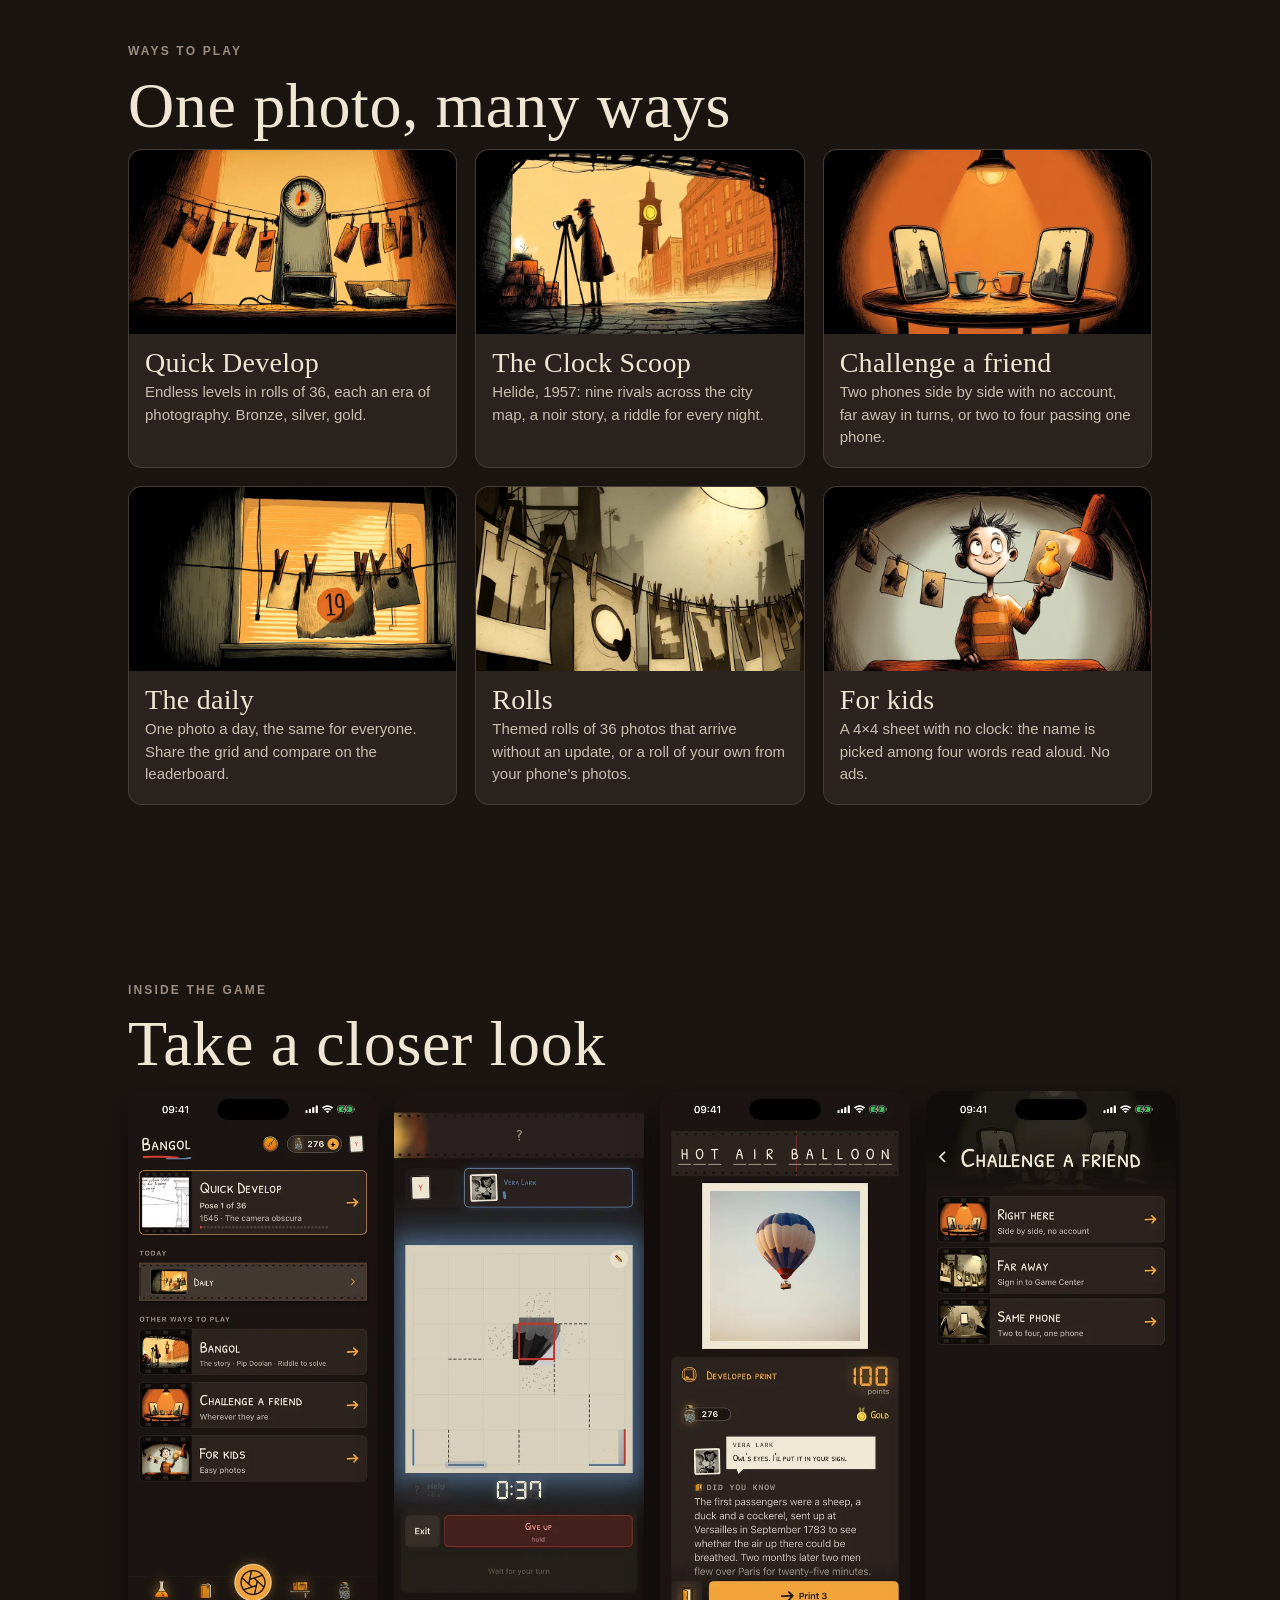
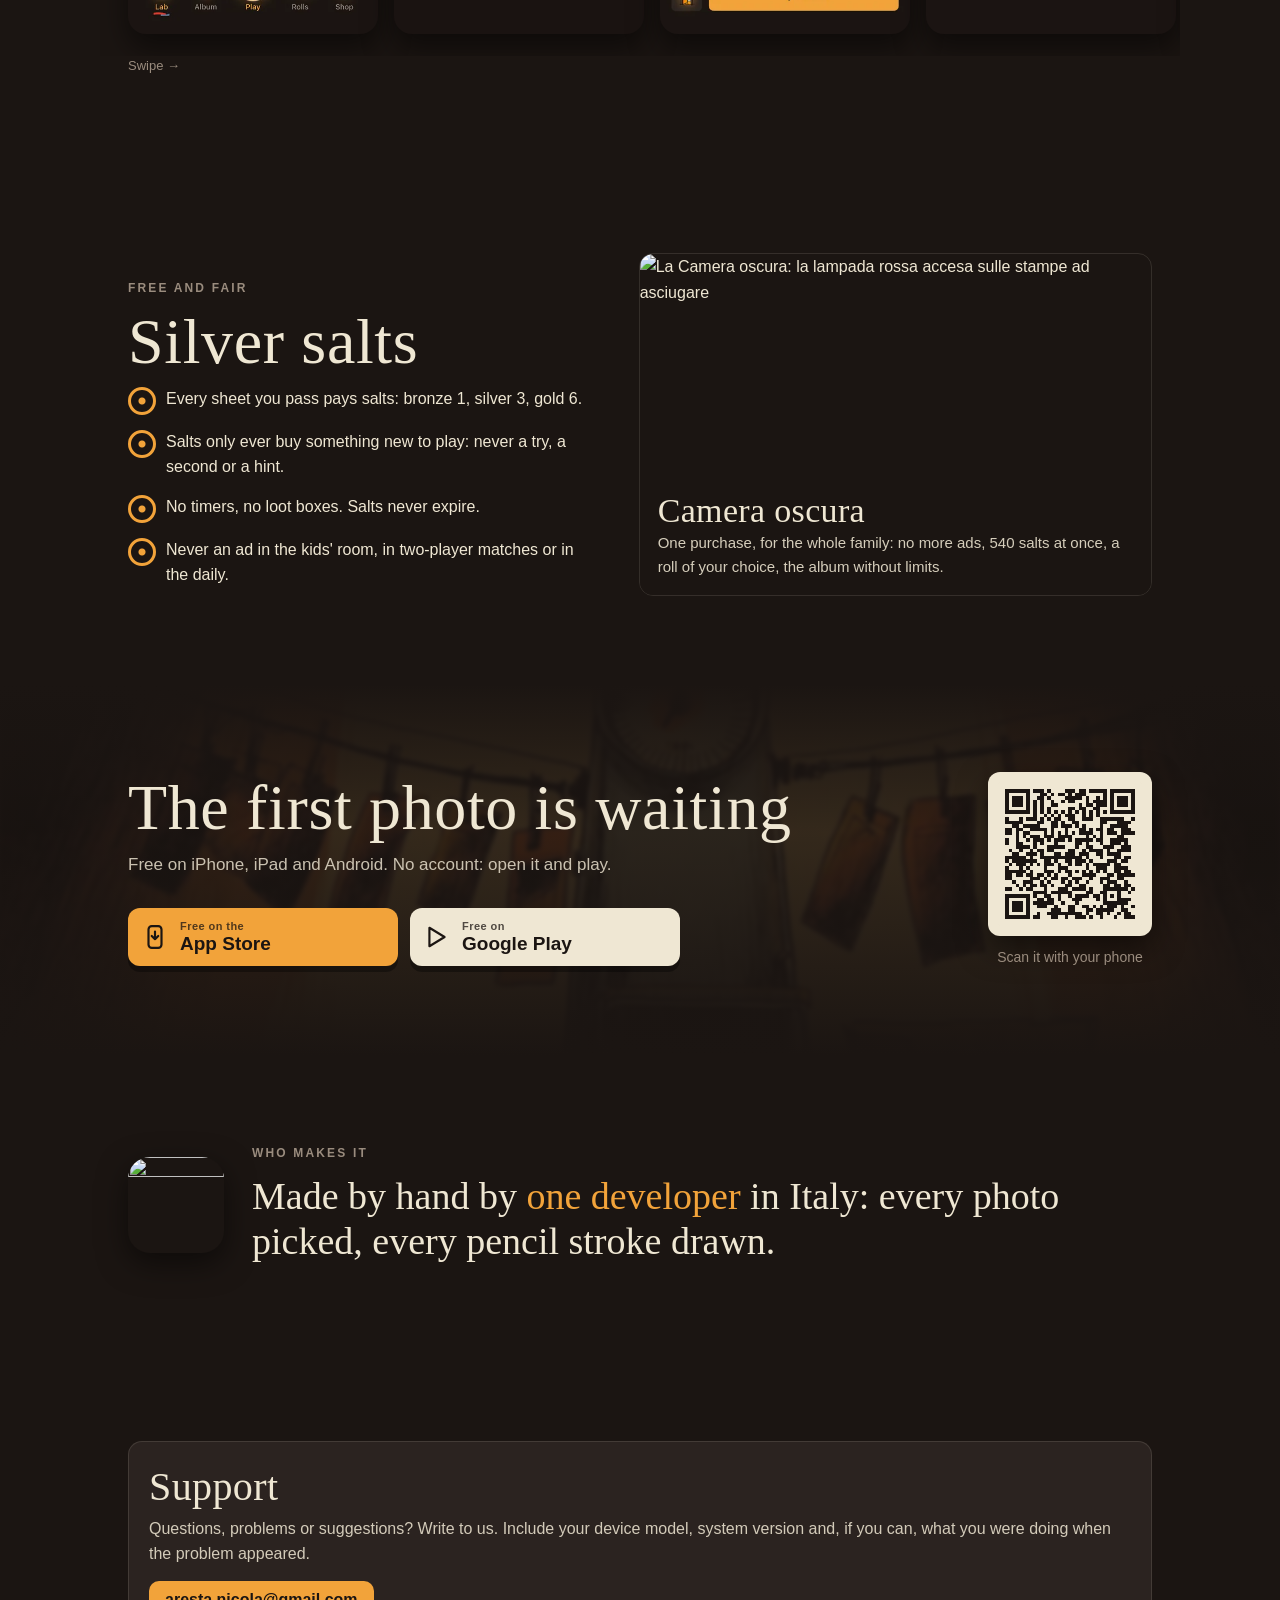
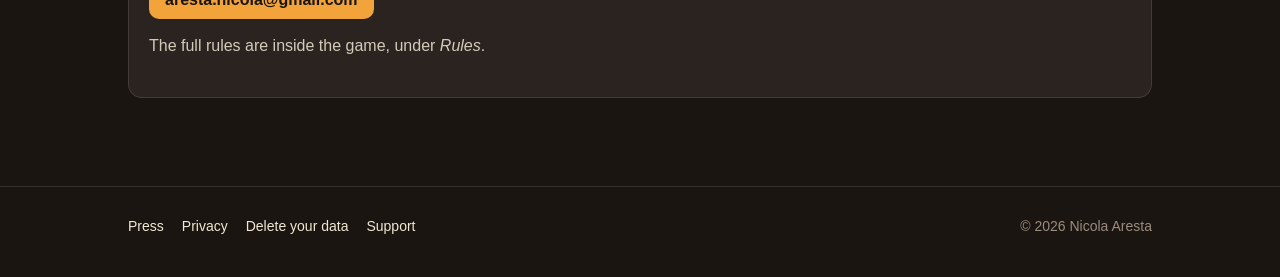
==== commit 688dc0c9: "press: press kit page (facts, description, screenshots, icon, zip), linked from the home's footer" ====
--- a/index.html
+++ b/index.html
@@ -275,6 +275,7 @@
 <footer>
   <div class="wrap">
     <nav aria-label="Pagine / Pages">
+      <a href="press.html">Press</a>
       <a href="privacy.html">Privacy</a>
       <a href="delete-data.html"><span lang="it">Cancellare i dati</span><span lang="en">Delete your data</span></a>
       <a href="#supporto"><span lang="it">Supporto</span><span lang="en">Support</span></a>
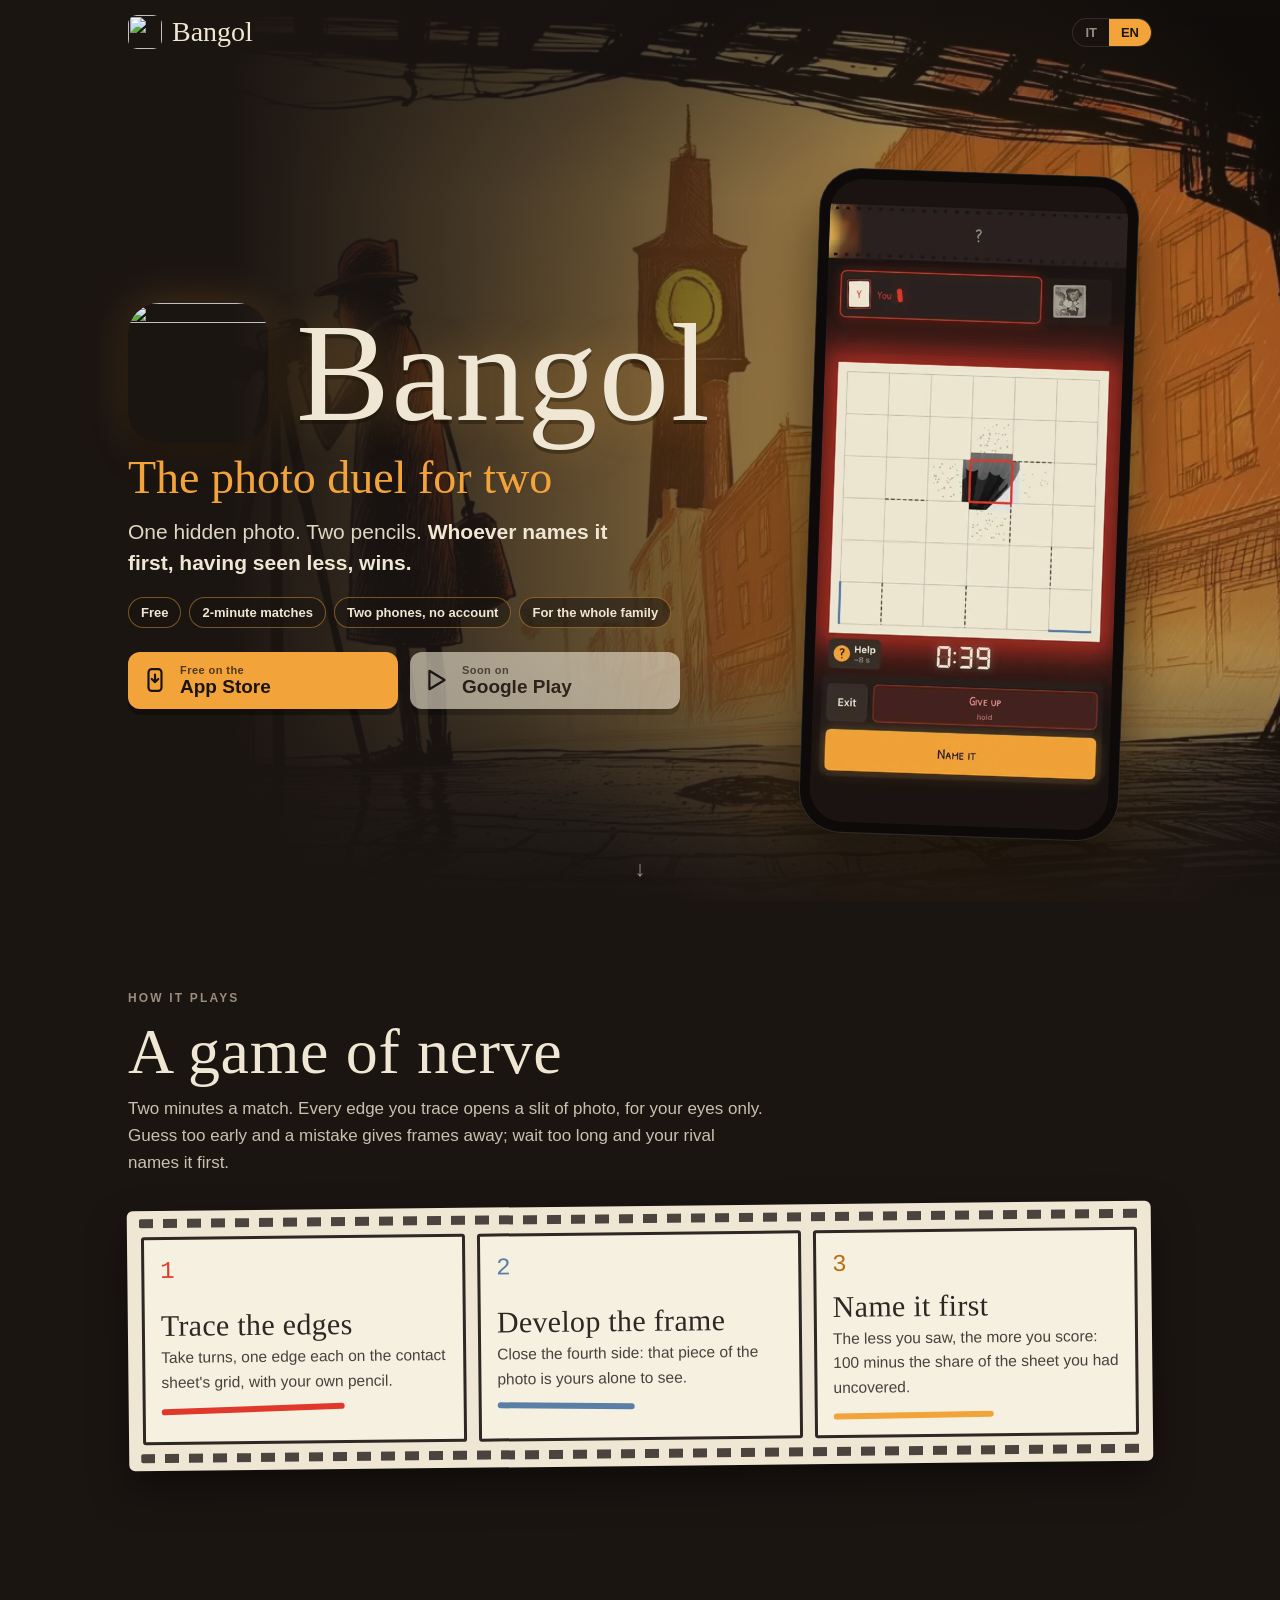
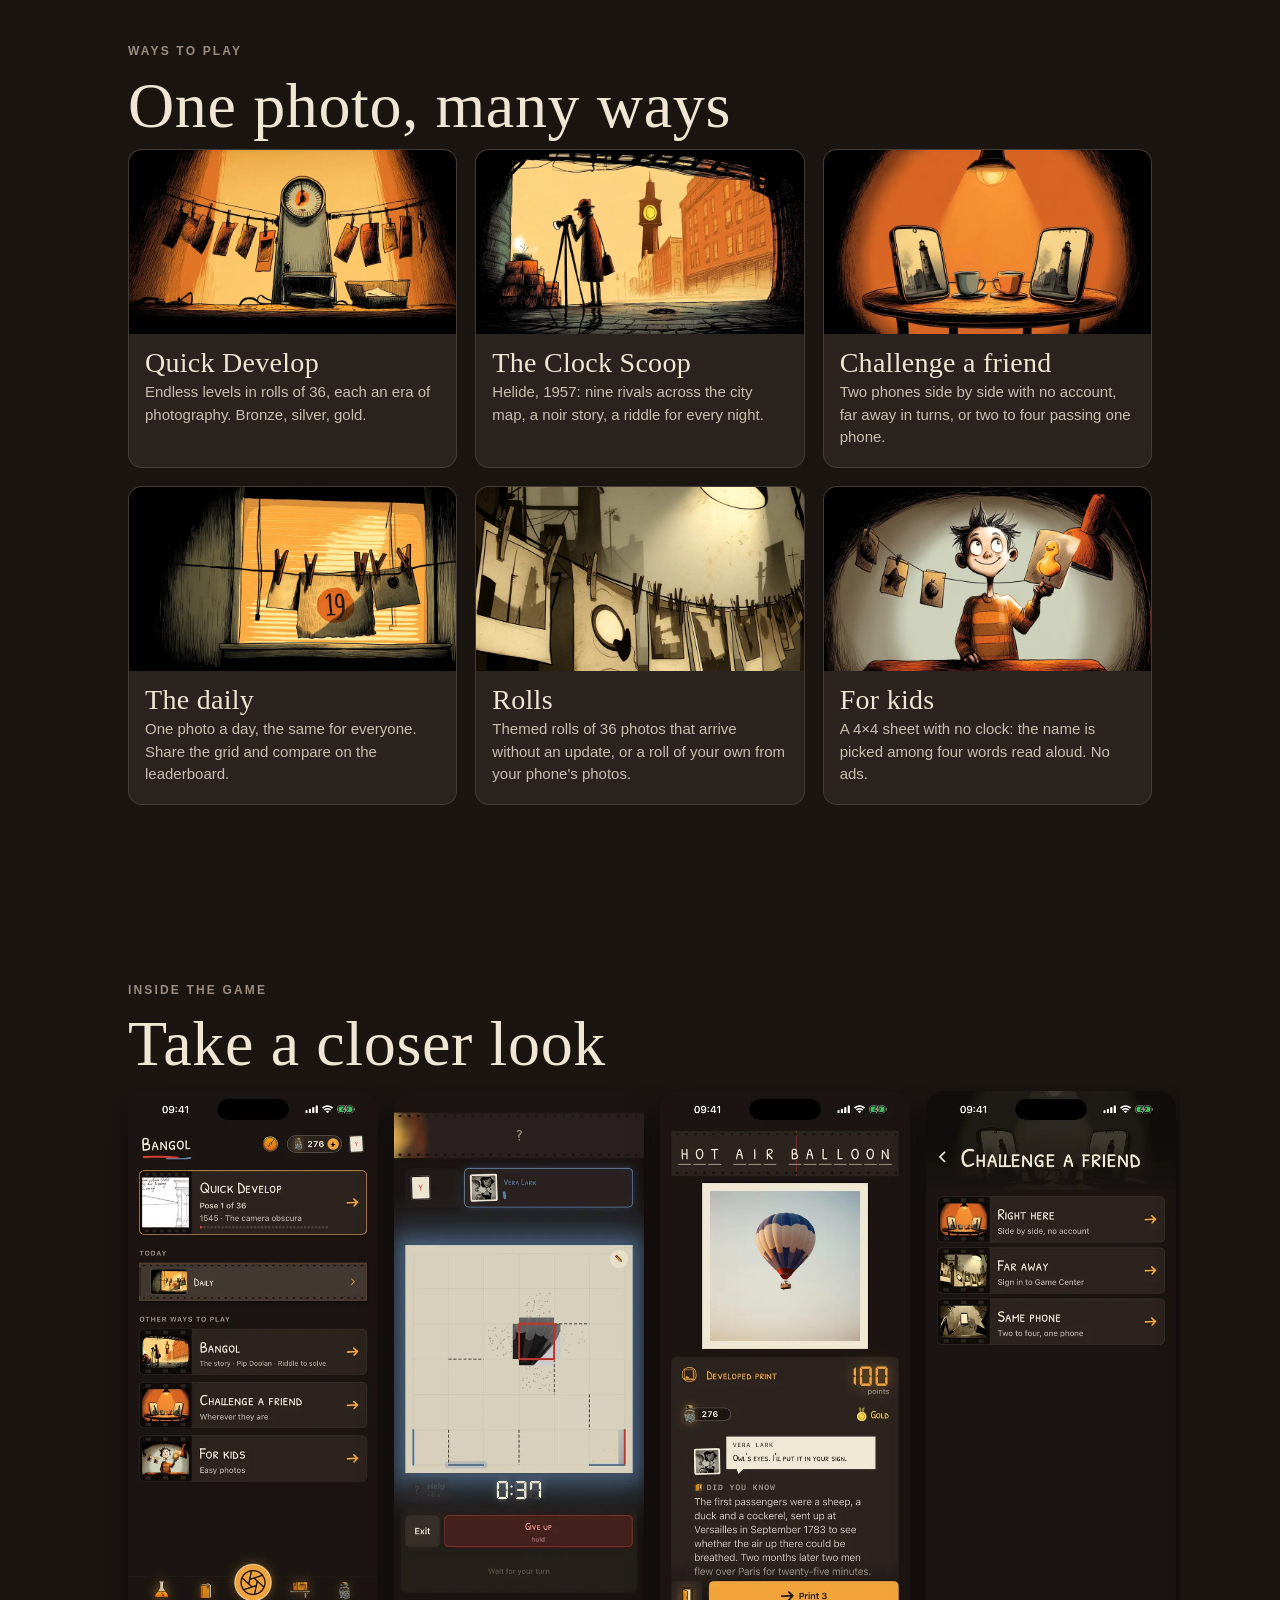
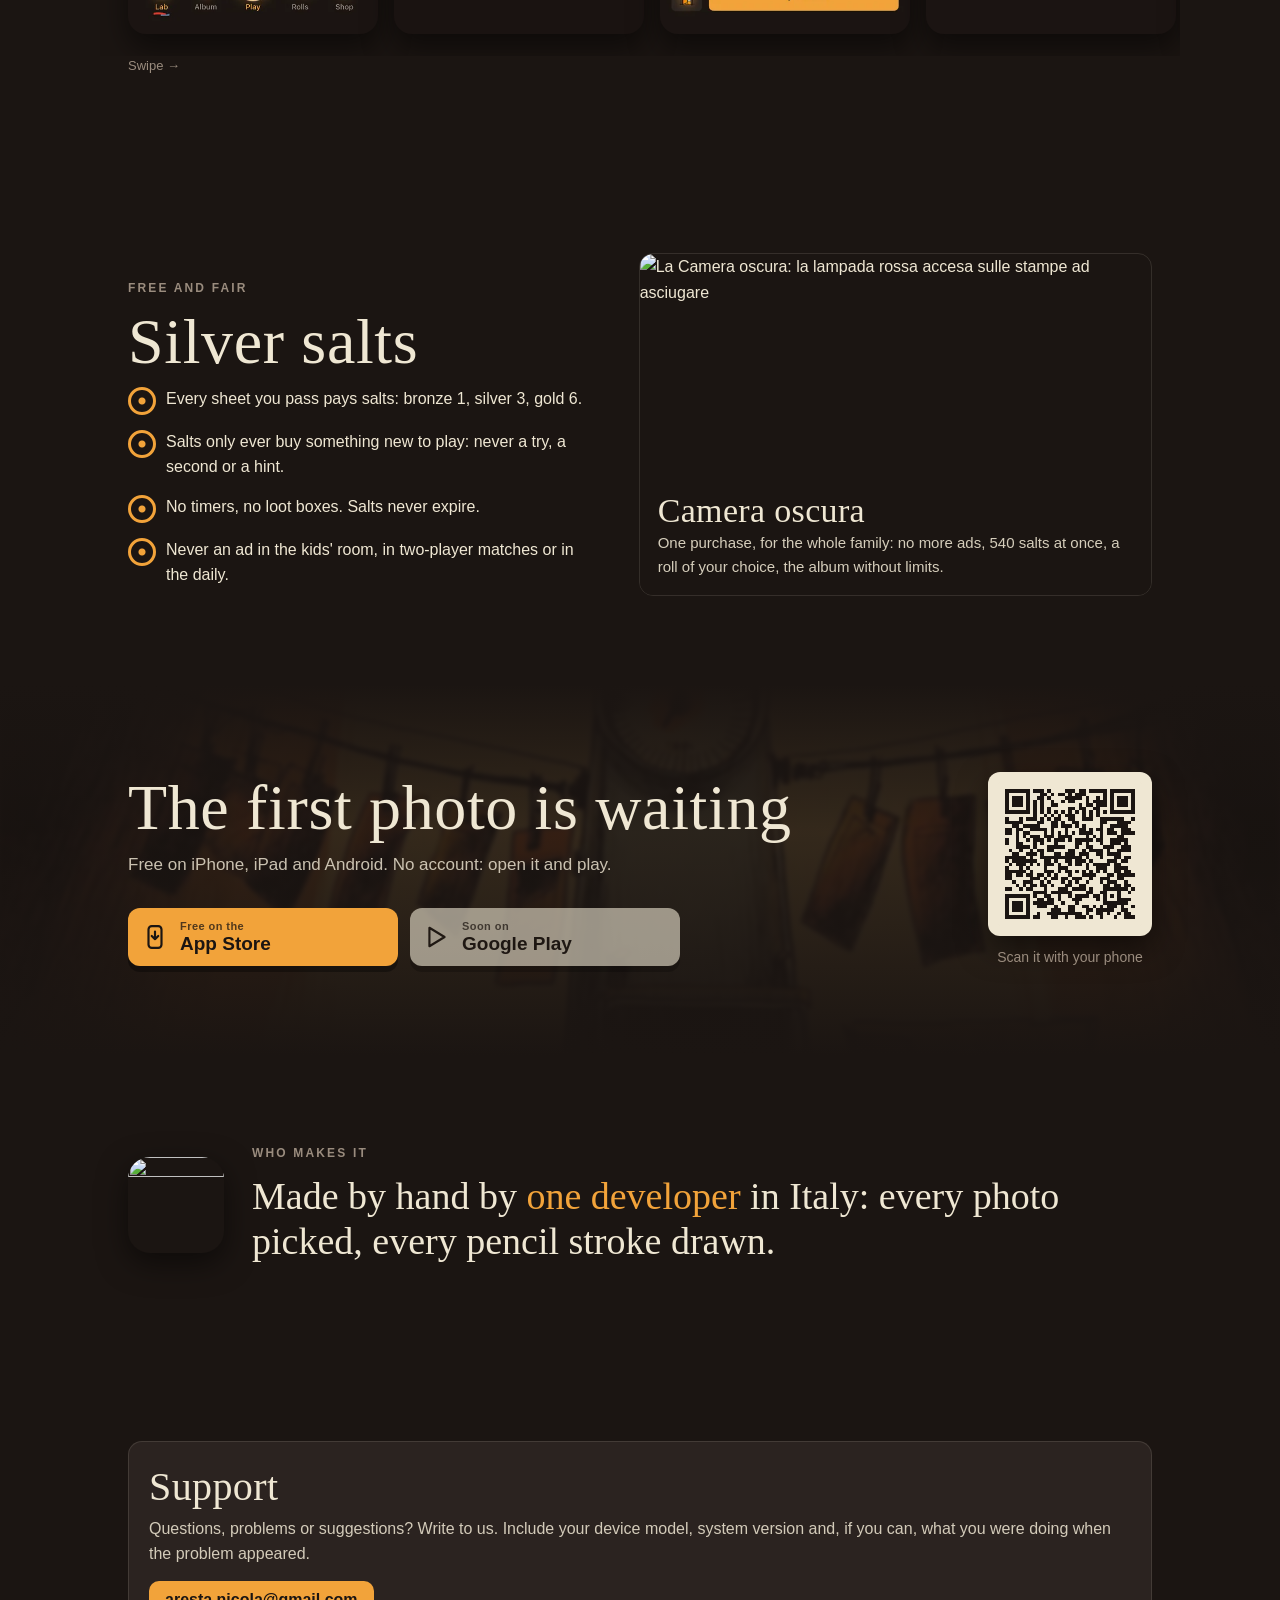
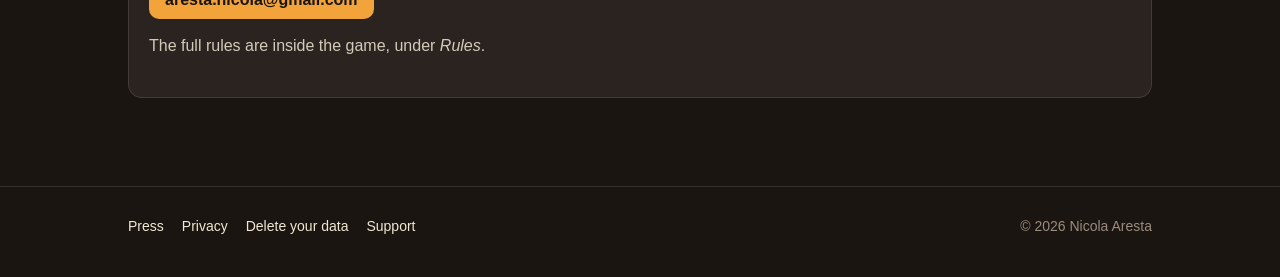
==== commit c4978d8f: "home: Google Play buttons read «Presto su / Soon on» and link nowhere until Play production is out" ====
--- a/index.html
+++ b/index.html
@@ -77,10 +77,11 @@
           <svg viewBox="0 0 24 24" aria-hidden="true"><rect x="6" y="2" width="12" height="20" rx="3" fill="none" stroke="currentColor" stroke-width="2"/><path d="M12 7v7m-3-3 3 3 3-3" fill="none" stroke="currentColor" stroke-width="2" stroke-linecap="round" stroke-linejoin="round"/></svg>
           <span><small lang="it">Scarica gratis su</small><small lang="en">Free on the</small><b>App Store</b></span>
         </a>
-        <a class="store store-play" href="https://play.google.com/store/apps/details?id=com.nixare.bangol&amp;referrer=utm_source%3Dsite">
+        <!-- Play is not public yet (20/11/2026): back to the store-play link when production is out. -->
+        <span class="store store-soon" style="opacity:.6;cursor:default">
           <svg viewBox="0 0 24 24" aria-hidden="true"><path d="M5 3.5v17l14-8.5z" fill="none" stroke="currentColor" stroke-width="2" stroke-linejoin="round"/></svg>
-          <span><small lang="it">Scarica gratis su</small><small lang="en">Free on</small><b>Google Play</b></span>
-        </a>
+          <span><small lang="it">Presto su</small><small lang="en">Soon on</small><b>Google Play</b></span>
+        </span>
       </div>
     </div>
     <div class="phone" aria-label="Una partita di Bangol" role="img">
@@ -212,10 +213,11 @@
           <svg viewBox="0 0 24 24" aria-hidden="true"><rect x="6" y="2" width="12" height="20" rx="3" fill="none" stroke="currentColor" stroke-width="2"/><path d="M12 7v7m-3-3 3 3 3-3" fill="none" stroke="currentColor" stroke-width="2" stroke-linecap="round" stroke-linejoin="round"/></svg>
           <span><small lang="it">Scarica gratis su</small><small lang="en">Free on the</small><b>App Store</b></span>
         </a>
-        <a class="store store-play" href="https://play.google.com/store/apps/details?id=com.nixare.bangol&amp;referrer=utm_source%3Dsite">
+        <!-- Play is not public yet (20/11/2026): back to the store-play link when production is out. -->
+        <span class="store store-soon" style="opacity:.6;cursor:default">
           <svg viewBox="0 0 24 24" aria-hidden="true"><path d="M5 3.5v17l14-8.5z" fill="none" stroke="currentColor" stroke-width="2" stroke-linejoin="round"/></svg>
-          <span><small lang="it">Scarica gratis su</small><small lang="en">Free on</small><b>Google Play</b></span>
-        </a>
+          <span><small lang="it">Presto su</small><small lang="en">Soon on</small><b>Google Play</b></span>
+        </span>
       </div>
     </div>
     <figure class="qr">
@@ -255,7 +257,7 @@
   <img src="img/icon.webp" alt="" width="40" height="40">
   <div><b>Bangol</b><small><span lang="it">Il duello foto a due · Gratis</span><span lang="en">The photo duel for two · Free</span></small></div>
   <a class="dock-get store-apple" href="https://apps.apple.com/app/id6811360804?pt=bangol&amp;ct=site_dock&amp;mt=8" tabindex="-1"><span lang="it">Scarica</span><span lang="en">Get it</span></a>
-  <a class="dock-get store-play" href="https://play.google.com/store/apps/details?id=com.nixare.bangol&amp;referrer=utm_source%3Dsite_dock" tabindex="-1"><span lang="it">Scarica</span><span lang="en">Get it</span></a>
+  <span class="dock-get store-play" style="opacity:.6"><span lang="it">Presto</span><span lang="en">Soon</span></span>
 </div>
 <script>
 (function () {
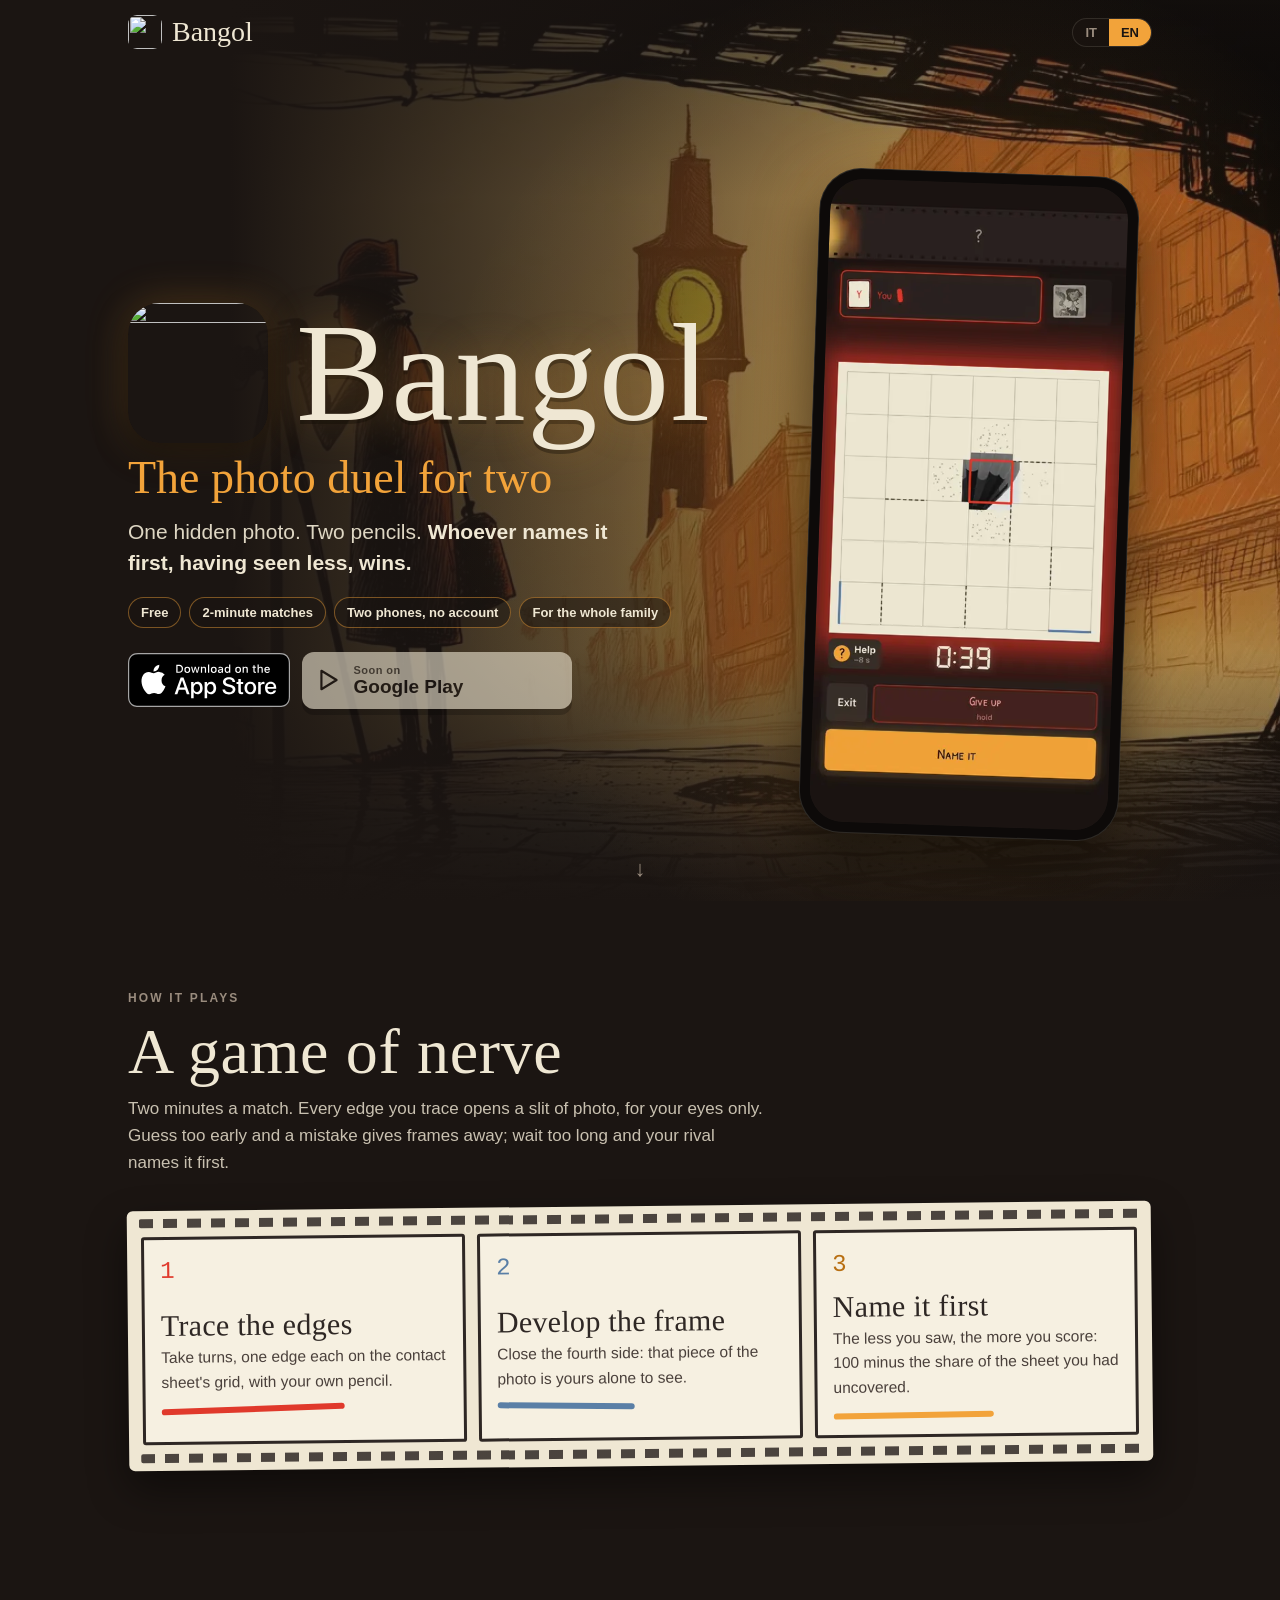
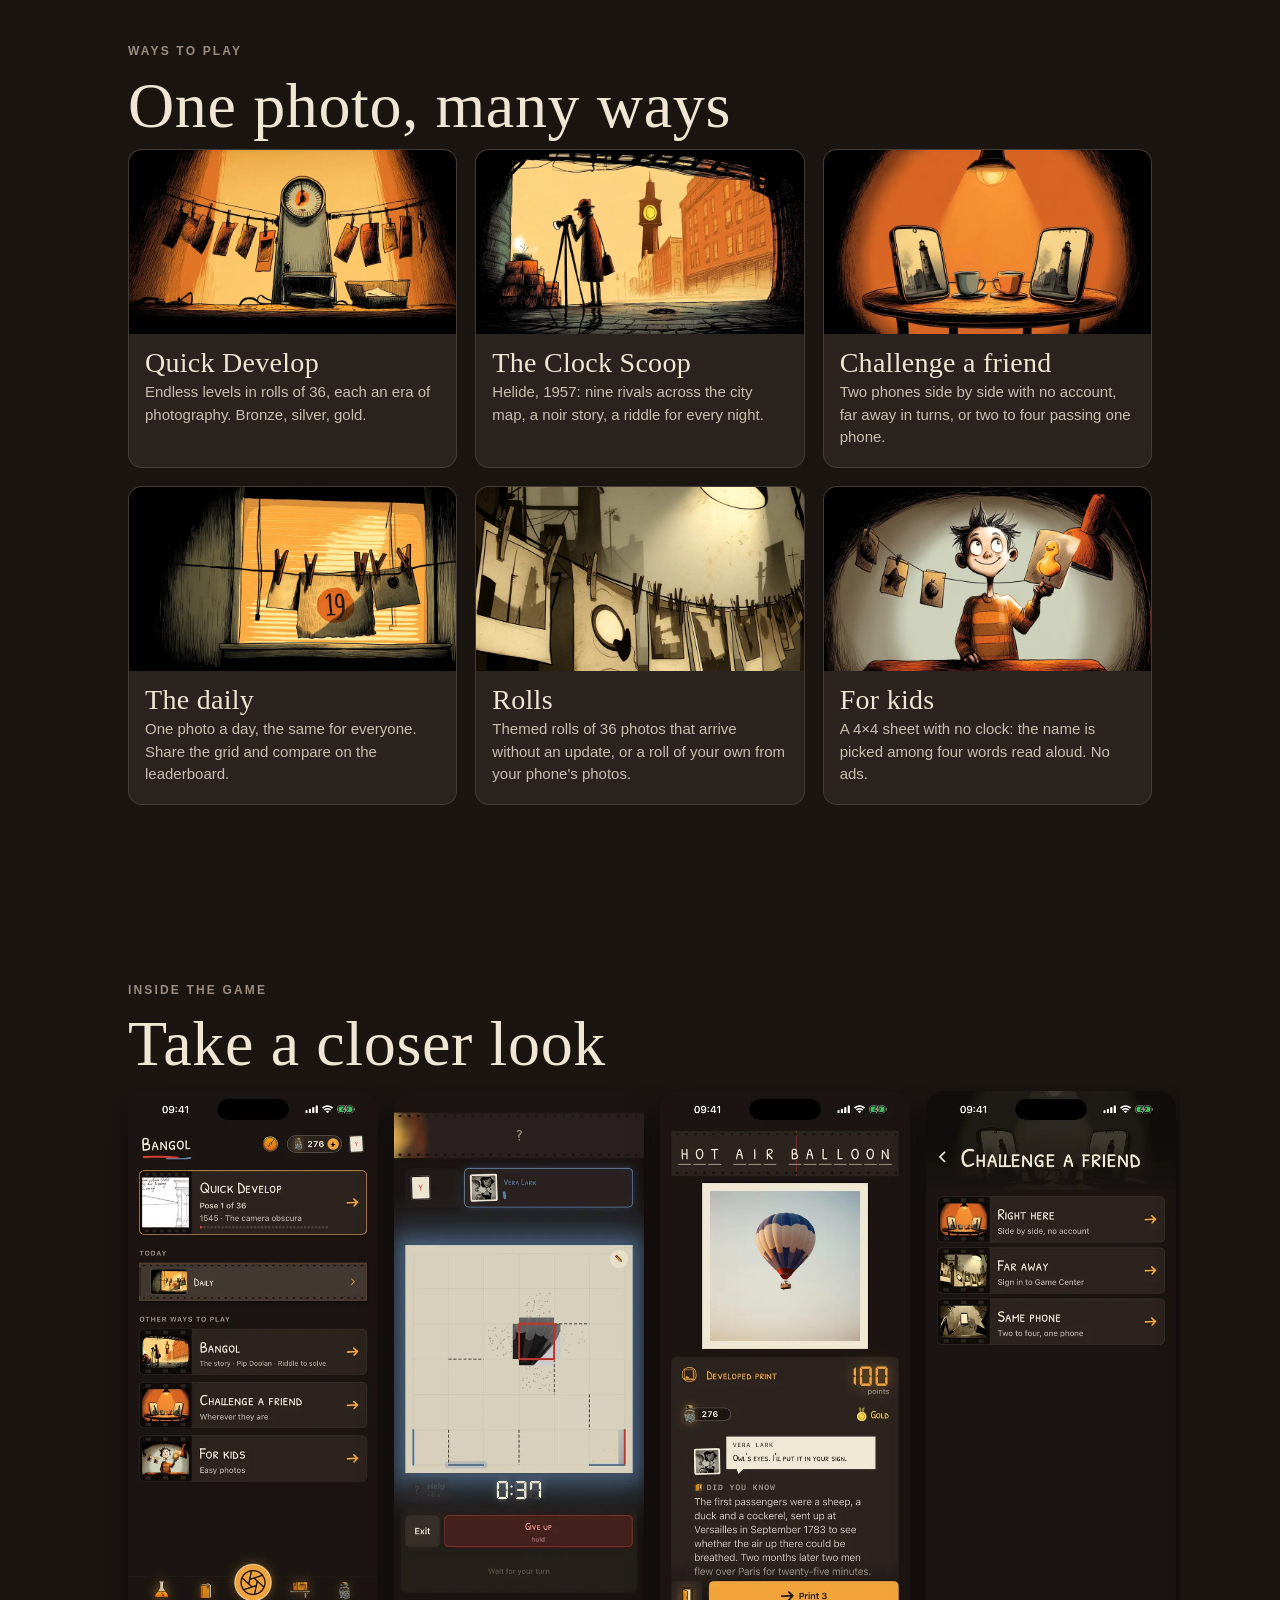
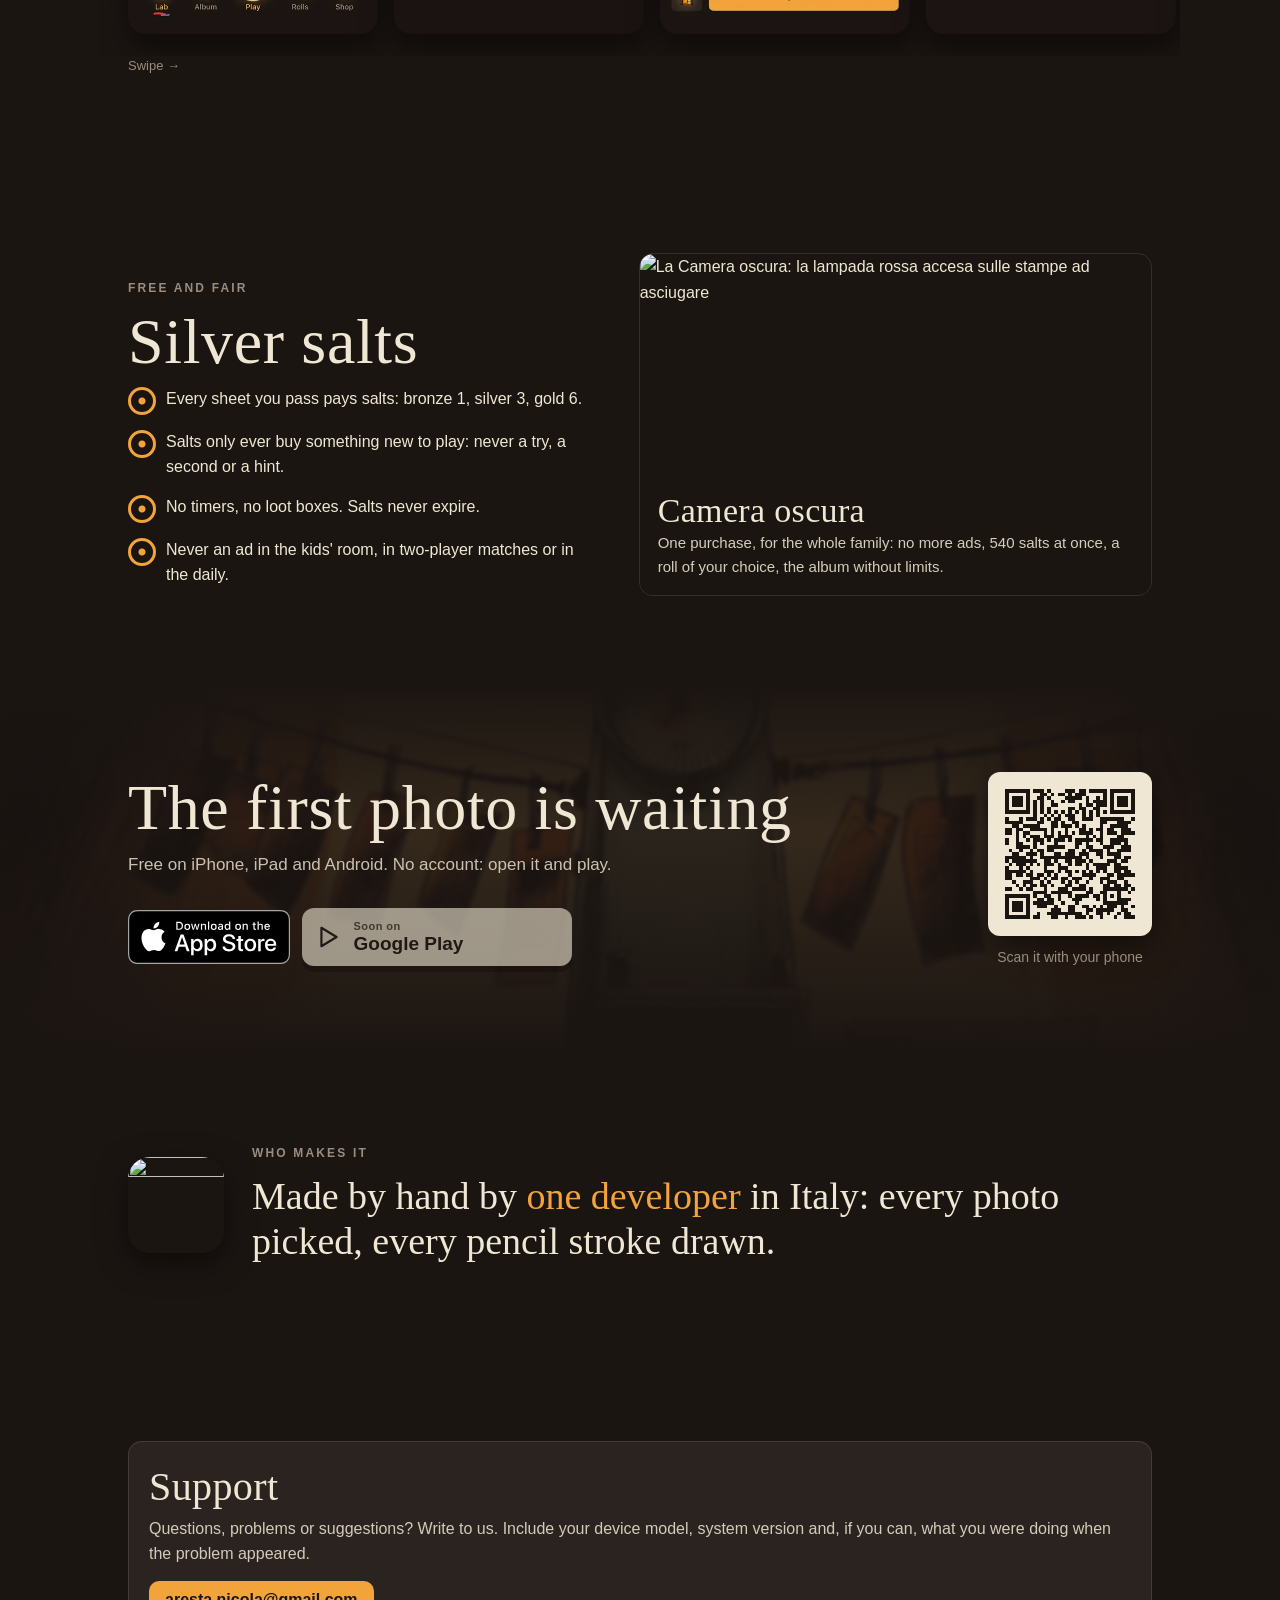
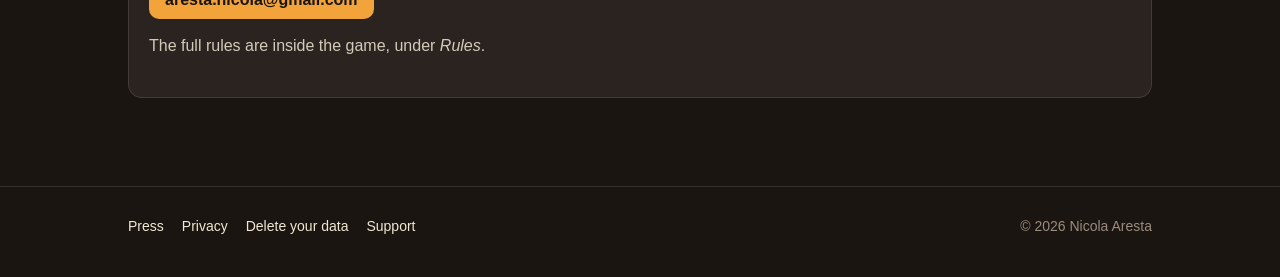
==== commit c1191fde: "home and get: Apple's own «Scarica su App Store» / «Download on the App Store» badge in place of the" ====
--- a/index.html
+++ b/index.html
@@ -73,10 +73,7 @@
         <li><span lang="it">Per tutta la famiglia</span><span lang="en">For the whole family</span></li>
       </ul>
       <div class="stores" id="get">
-        <a class="store store-apple" href="https://apps.apple.com/app/id6811360804?pt=bangol&amp;ct=site&amp;mt=8">
-          <svg viewBox="0 0 24 24" aria-hidden="true"><rect x="6" y="2" width="12" height="20" rx="3" fill="none" stroke="currentColor" stroke-width="2"/><path d="M12 7v7m-3-3 3 3 3-3" fill="none" stroke="currentColor" stroke-width="2" stroke-linecap="round" stroke-linejoin="round"/></svg>
-          <span><small lang="it">Scarica gratis su</small><small lang="en">Free on the</small><b>App Store</b></span>
-        </a>
+        <a class="badge" href="https://apps.apple.com/app/id6811360804?pt=bangol&amp;ct=site&amp;mt=8"><img lang="it" src="img/app-store-badge-it.svg" alt="Scarica su App Store" width="162" height="54"><img lang="en" src="img/app-store-badge-en.svg" alt="Download on the App Store" width="162" height="54"></a>
         <!-- Play is not public yet (20/11/2026): back to the store-play link when production is out. -->
         <span class="store store-soon" style="opacity:.6;cursor:default">
           <svg viewBox="0 0 24 24" aria-hidden="true"><path d="M5 3.5v17l14-8.5z" fill="none" stroke="currentColor" stroke-width="2" stroke-linejoin="round"/></svg>
@@ -209,10 +206,7 @@
       <h2 class="section-title" id="final"><span lang="it">La prima foto ti aspetta</span><span lang="en">The first photo is waiting</span></h2>
       <p class="section-lede"><span lang="it">Gratis su iPhone, iPad e Android. Nessun account: apri e gioca.</span><span lang="en">Free on iPhone, iPad and Android. No account: open it and play.</span></p>
       <div class="stores">
-        <a class="store store-apple" href="https://apps.apple.com/app/id6811360804?pt=bangol&amp;ct=site&amp;mt=8">
-          <svg viewBox="0 0 24 24" aria-hidden="true"><rect x="6" y="2" width="12" height="20" rx="3" fill="none" stroke="currentColor" stroke-width="2"/><path d="M12 7v7m-3-3 3 3 3-3" fill="none" stroke="currentColor" stroke-width="2" stroke-linecap="round" stroke-linejoin="round"/></svg>
-          <span><small lang="it">Scarica gratis su</small><small lang="en">Free on the</small><b>App Store</b></span>
-        </a>
+        <a class="badge" href="https://apps.apple.com/app/id6811360804?pt=bangol&amp;ct=site&amp;mt=8"><img lang="it" src="img/app-store-badge-it.svg" alt="Scarica su App Store" width="162" height="54"><img lang="en" src="img/app-store-badge-en.svg" alt="Download on the App Store" width="162" height="54"></a>
         <!-- Play is not public yet (20/11/2026): back to the store-play link when production is out. -->
         <span class="store store-soon" style="opacity:.6;cursor:default">
           <svg viewBox="0 0 24 24" aria-hidden="true"><path d="M5 3.5v17l14-8.5z" fill="none" stroke="currentColor" stroke-width="2" stroke-linejoin="round"/></svg>
--- a/style.css
+++ b/style.css
@@ -57,6 +57,9 @@
 .store:active{transform:translateY(2px);box-shadow:0 3px 0 rgba(0,0,0,.35)}
 /* The visitor's own store first and amber; a computer: the App Store amber, both shown. */
 .store-apple{background:var(--safelight)}
+/* Apple's own badge (20/11/2026), as Apple draws it: never recoloured or redrawn. */
+.badge{display:inline-flex;align-items:center;flex:0 0 auto}
+.badge img{display:block;height:54px;width:auto}
 html.android .store-play{order:-1;background:var(--safelight)}
 html.android .store-apple{background:var(--sheet)}
 .store svg{width:26px;height:26px;flex:none}
